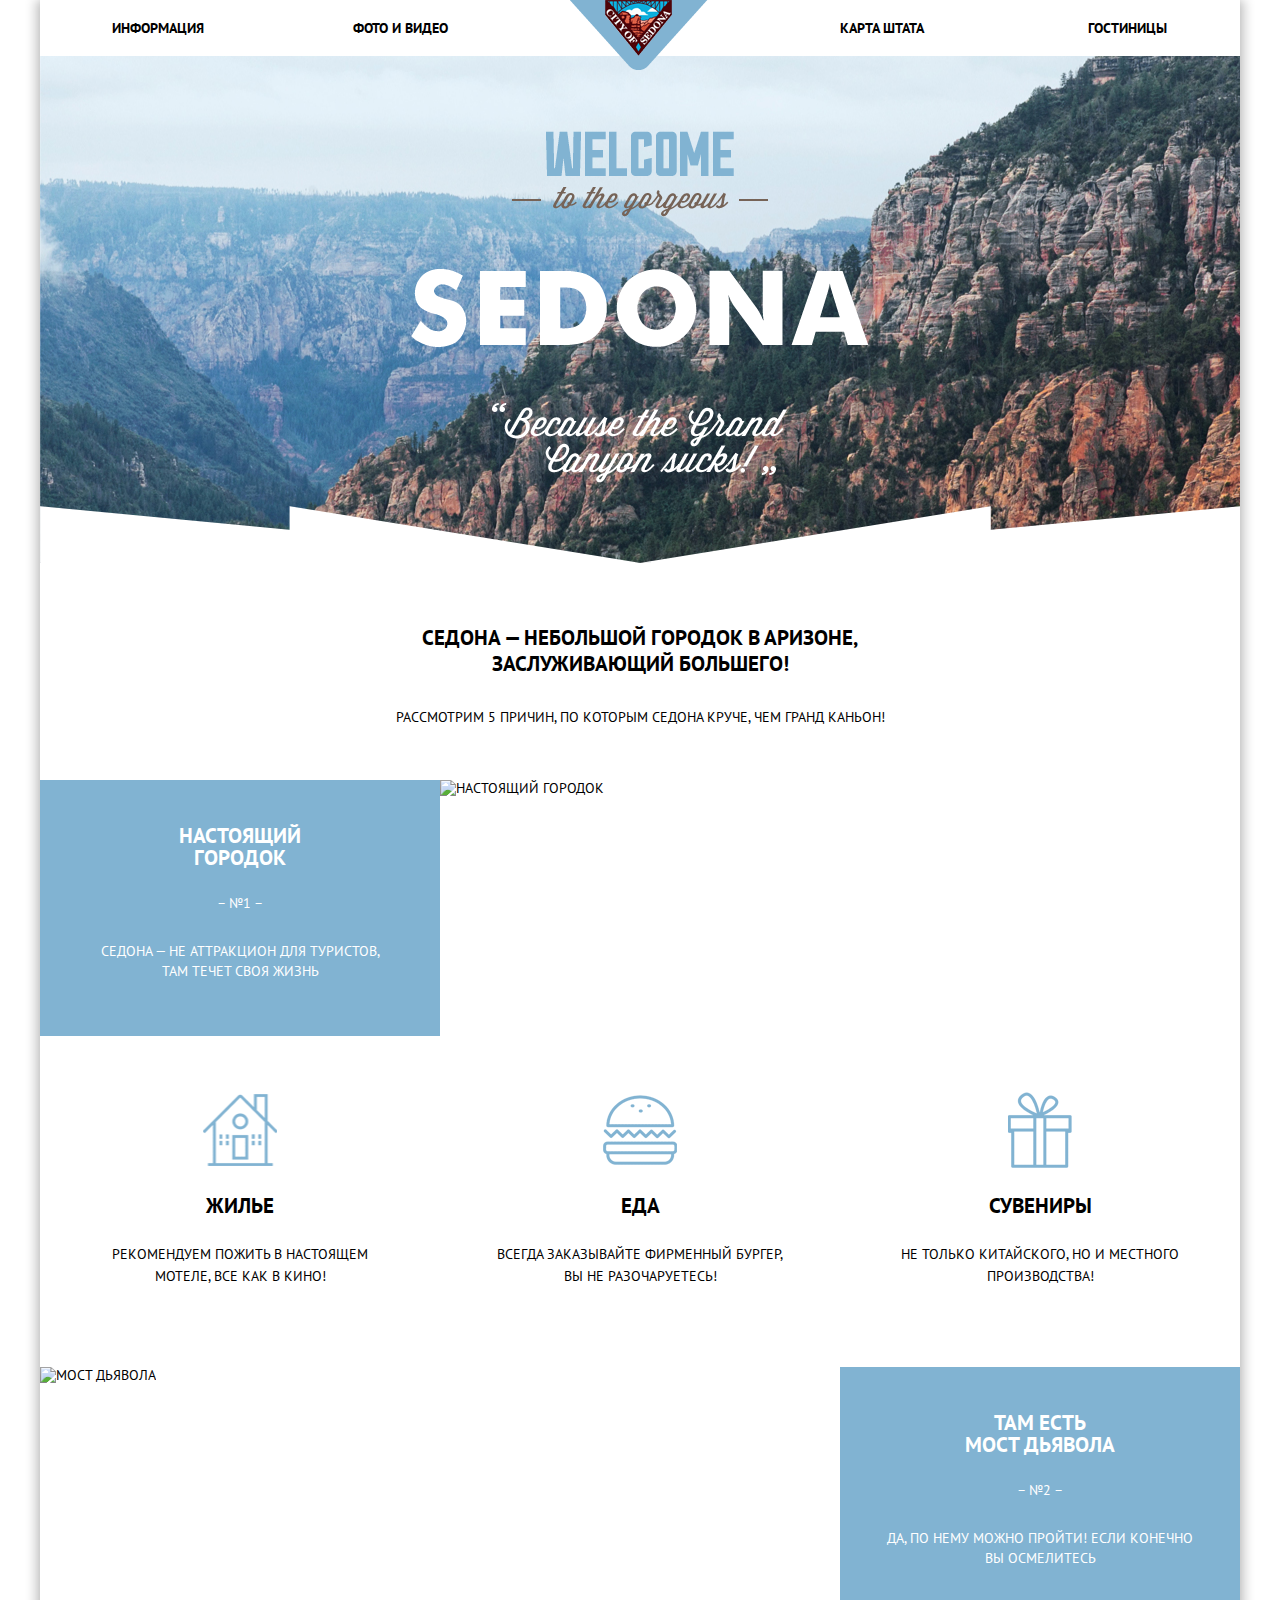
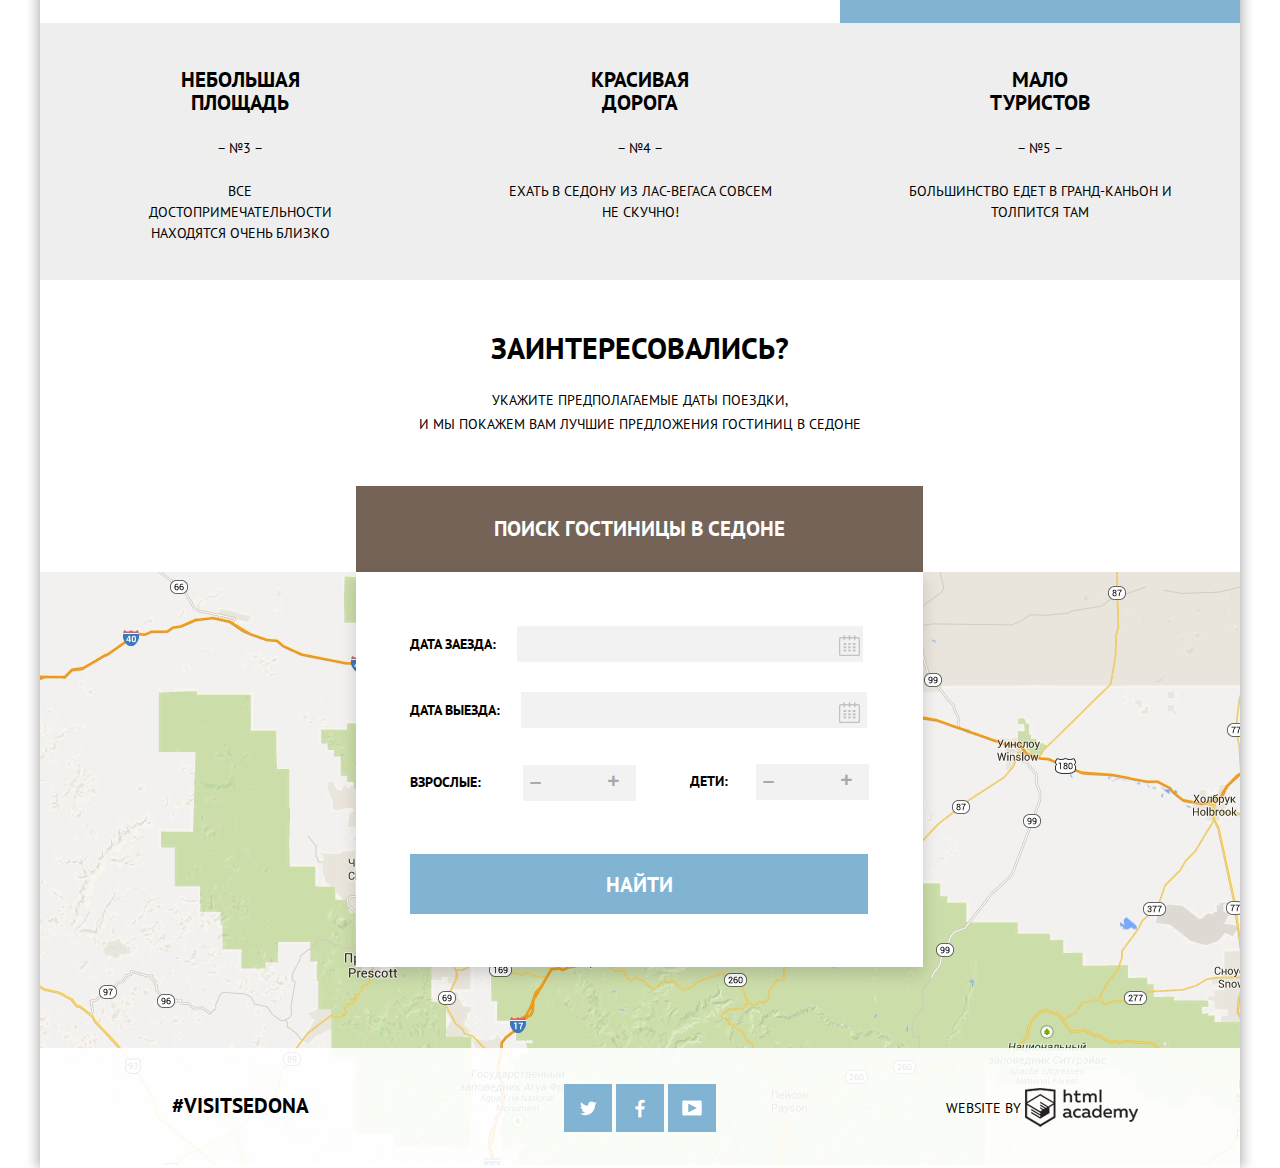
==== index.html @ 25ca5425 "Исправила наведение на треугольники" ====
<!DOCTYPE html>
<html lang="ru">
  <head>
    <meta charset="utf-8">
    <title>HTML Academy: Седона</title>
    <link href="css/normalize.css" rel="stylesheet">
    <link href="https://fonts.googleapis.com/css?family=PT+Sans:400,700&amp;subset=cyrillic" rel="stylesheet">
    <link href="css/style.css" rel="stylesheet">
  </head>
  <body>
    <div class="main-container">
      <header class="main-header">
        <div class="container clearfix">
           <div class="main-logo">
             <img class="main-logo-picture" src="img/logo.png" width="auto" height="auto" alt="City of Sedona">
           </div>
              <nav class="main-navigation">
                <ul clearfix>
                  <li class="name-navigation">
                    <a href="#">Информация</a>
                  </li>
                  <li class="name-navigation">
                    <a class="photo-video" href="#">Фото и видео</a>
                  </li>
                 <li class="name-navigation map-nav-name">
                   <a class="map-nav" href="#">Карта штата</a>
                 </li>
                 <li class="name-navigation hotel-nav-name">
                   <a class="hotel-nav" href="#">Гостиницы</a>
                 </li>
               </ul>
             </nav>
        </div>
      </header>
    <main class="container">
      <div class="hero">
        <img class="slogan" src="img/slogan.png" width="auto" height="auto" alt="slogan">
      </div>
      <div clas="about-Sedona">
        <p class="start-Sedona"> Седона &mdash; небольшой городок в Аризоне,<br> заслуживающий большего!</p>
        <p class="reasons-Sedona">Рассмотрим 5 причин, по которым Седона круче, чем гранд каньон!</p>
      </div>
      <div class="feautures clearfix">
        <div class="features-name">
          <b>Настоящий<br>городок</b><br>
        &ndash; №1 &ndash;
          <p>Седона &mdash; не аттракцион для туристов, там течет своя жизнь</p>
        </div>
          <div class="gallery">
            <figure class="gallery-content">
            <img src="img/layer1.png" width="auto" height="auto" alt="Настоящий городок">
            </figure>
          </div>
      </div>
        <section class="mini-features clearfix">
          <div class="mini-features-name">
            <b class="features-item-house">Жилье</b>
            <p class="item-house">Рекомендуем пожить в настоящем мотеле, все как в кино!</p>
          </div>
          <div class="mini-features-name">
            <b class="features-item-food">Еда</b>
            <p class="item-food">Всегда заказывайте фирменный бургер, вы не разочаруетесь!</p>
          </div>
          <div class="mini-features-name">
            <b class="features-item-souvenirs">Сувениры</b>
            <p class="item-souvenirs">Не только китайского, но и местного производства!</p>
          </div>
        </section>
        <div class="feautures clearfix">
          <div class="gallery-bridge">
            <figure class="gallery-content-bridge">
              <img src="img/layer2.png" width="auto" height="auto" alt="Мост дьявола">
            </figure>
          </div>
          <div class="features-name-bridge">
            <b>Там есть<br>мост дьявола</b><br>
            &ndash; №2 &ndash;
            <p>Да, по нему можно пройти! Если конечно вы осмелитесь</p>
          </div>
        </div>
        <section class="features-section clearfix">
          <div class="features-catalog">
            <b class="features-catalog-name">Небольшая<br>площадь</b><br>
            &ndash; №3 &ndash;
            <p class="features-catalog-square">Все достопримечательности находятся очень близко</p>
          </div>
            <div class="features-catalog">
              <b class="features-catalog-name">Красивая<br>дорога</b><br>
              &ndash; №4 &ndash;
              <p class="features-catalog-road">Ехать в седону из лас-вегаса совсем не скучно!</p><br>
            </div>
            <div class="features-catalog">
              <b class="features-catalog-name">Мало<br>туристов</b><br>
              &ndash; №5 &ndash;
              <p class="features-catalog-canyon">Большинство едет в Гранд-Каньон и толпится там</p>
            </div>
        </section>
          <div class="info">
              <h2 class="interested">Заинтересовались?</h2>
              <p>Укажите предполагаемые даты поездки,<br>и мы покажем вам лучшие предложения гостиниц в седоне</p>
              <b>Поиск гостиницы в Седоне</b>
              <form class="date-request" action="#" method="post">
                <section class="date">
                  <div class="date-check-in">
                    <label>
                      Дата заезда:<input class="icon-cal" type="text" name="date-check-in">
                    </label>
                    <a href="#" class="calendar-btn-in"></a>
                  </div>
                  <div class="date-check-out">
                    <label>
                    Дата выезда:<input class="icon-cal" type="text" name="date-check-out">
                    </label>
                    <a href="#" class="calendar-btn-out"></a>
                  </div>
                </section>
                <section class="people-number">
                  <div class="adults">
                    <label class="adults-title" for="btn-adults"> Взрослые: </label>
                    <div class="people adults-field">
                      <button class="btn-people btn-minus" type="button">&ndash;</button>
                      <input id="btn-adults" type="text" name="adults">
                      <button class="btn-people btn-plus" type="button">&plus;</button>
                    </div>
                  </div>
                  <div class="child">
                    <label class="child-title" for="btn-child"> Дети: </label>
                    <div class="people child-field">
                      <button class="btn-children btn-minus" type="button">&ndash;</button>
                      <input id="btn-child" type="text" name="adults">
                      <button class="btn-children btn-plus" type="button">&plus;</button></div>
                    </div>
                </section>
                <input class="btn" type="submit" value="Найти">
              </form>
            </div>
              <div class="map">
                <img src="img/map.png" width="1200" height="593" alt="map">
              </div>

          </main>
        <footer class="footer-index">
          <div class="container clearfix">
            <section class="footer-contacts">
              <a href="#">#Visitsedona</a>
            </section>
            <section class="footer-social">
              <a class="social-btn social-btn-twitter" href="#">Твиттер</a>
              <a class="social-btn social-btn-facebook" href="#">Фейсбук</a>
              <a class="social-btn social-btn-youtube" href="#">Ютуб</a>
           </section>
           <section class="footer-copyright">
             <span>Website by</span>
             <a class="btn-html" href="https://htmlacademy.ru/intensive/htmlcss">HTML Academy</a>
           </section>
          </div>
        </footer>
    </div>
  </body>
</html>
---- css/style.css ----
body{
  font-size:14px;
  line-height:16px;
  font-weight:regular;
  font-family:"PT Sans", "Arial", sans-serif;
  text-transform: uppercase;
  box-shadow:
}
.interested{
  font-size:30px;
  line-height:34px;
  color:rgb(0,0,0);
  font-weight:normal;
  font-family:PT Sans;

}
.infrastructure{
  font-size:16px;
  line-height:19px;
  color:rgb(255,255,255);
  font-weight:bold;
  font-family:PT sans;
}

html,
body {
  min-width: 1200px;
  margin: 0;
  padding: 0;
  position:relative;
}
.clearfix::after {
  content: "";
  display: table;
  clear: both;
}
.main-navigation a {
  display: block;
  font-weight: bold;
  color: rgb(0,0,0);
  text-decoration: none;
}
.main-navigation a:hover {
  color: rgb(129,179,210);
}
.main-navigation a:active {
  color: rgba(0,0,0,0.3);
}
.main-navigation ul {
padding-left: 72px;
padding-top: 20px;

  list-style: none;
  font-size: 0;

}
.main-navigation li {
  display: inline-block;
  width:20%;
  font-size: 14px;
  line-height: 16px;
  vertical-align: top;
}
.map-nav-name{
  padding-left: 135px;
}
.main-navigation .active {
        color: rgb(118,99,87);
      }
.hotel-nav-name{
  padding-left: 18px;
}
.photo-video{
  padding-left: 15px;
}
.container {
  width: 1200px;
  margin: 0 auto;}

  .main-container{
    width: 1200px;
    margin: 0 auto;
    box-shadow: -5px 0 10px 0 rgba(0,0,0,.2),
                 5px 0 10px 0 rgba(0,0,0,.2);
}
.start-Sedona{
  font-size: 21px;
  line-height: 26px;
  font-weight: bold;
  margin-top: 62px;
margin-bottom: 32px;
  text-align: center;
}
.reasons-Sedona{
  text-align: center;
  margin-bottom: 55px;
}
.main-header{
  position: relative;
  color:rgb(255, 255, 255);
}
.hotel-nav{
  text-align: right;
}

.map-nav{
  text-align: right;
margin: 0;
}
.main-logo{
  position: absolute;
  width:138px ;
  height: 70px;
  margin-left: 530px;
}

.main-navigation {
  width: 1200px;
  min-height: 56px;

}

.slogan{
  margin-left: 312px;
  padding-left: 59px;
  padding-top: 75px;
  padding-bottom: 20px;
}

  .hero{

    width:1200px;
    background: url("../img/background.jpg") no-repeat 50% 20%;
  }

  .hero::after {
content: "";
background-image: url("../img/mask.png");
display: block;
width: 1200px;
height: 57px;
vertical-align: bottom;
}


.feautures{
width:1200px;
}
.mini-features-name{
  float:left;
  width:400px;
  padding-bottom: 80px;
  background:rgb(255,255,255);
  text-align: center;
}
.mini-features-name b{
  font-size: 21px;
  line-height: 24px;
  font-weight: bold;
  display: block;
  vertical-align: top;
  margin-bottom: 25px;
}

.features-item-house::before{
  content: "";
  background-image: url("../img/house.png");
  background-repeat:no-repeat;
  background-position:center;
  display: block;
  width: 74px;
  height: 76px;
  vertical-align: center;
  margin-top:56px;
  margin-bottom: 26px;
  margin-left: 163px;
}

.features-item-food::before{
  content: "";
  background-image: url("../img/food.png");
  background-repeat:no-repeat;
  background-position:center;
  display: block;
  width: 74px;
  height: 76px;
  vertical-align:center;
  margin-top:56px;
  margin-bottom: 26px;
    margin-left: 163px;
}
.features-item-souvenirs::before{
  content: "";
  background-image: url("../img/souvenirs.png");
  background-repeat:no-repeat;
  background-position:center;
  display: block;
  width: 74px;
  height: 76px;
  vertical-align: center;
  margin-top:56px;
  margin-bottom: 26px;
    margin-left: 163px;
}
.mini-features-name p{
text-align: center;
line-height: 22px;
    margin-bottom: 0;
}
.item-house{
  margin-left:72px;
margin-right:72px;
}
.item-food{
  margin-left:50px;
margin-right:50px;
}
.item-souvenirs{
  margin-left:55px;
margin-right:55px;
}
.features-name{
  float:left;
  width:400px;
  height:256px;
  color:rgb(255,255,255);
  background: rgb(129,179,210);
  text-align: center;
  box-sizing: border-box;
}

.features-name b,
.features-name-bridge b{
  display: block;
  line-height: 22px;
  font-size:21px;
  font-weight: bold;
  margin: 45px;
      margin-bottom: 10px;
}
.features-name p {
  margin-top:30px;
  padding-left: 55px;
    padding-right: 55px;
    line-height: 20px;
}
.features-name-bridge p {
  margin-top:30px;
  padding-left: 40px;
    padding-right: 40px;
    line-height: 20px;
}
.gallery{
  float:right;
  width:800px;
  height:256px;
  margin-right: 0;
  margin-left: 0;
}
.gallery-bridge{
  float:left;
  width:800px;
  height:256px;

}
.gallery-content,
.gallery-content-bridge{
  margin:0;

}
.features-name-bridge{
  float:right;
  width:400px;
  height:256px;
  margin: 0;
  color:rgb(255,255,255);
  background: rgb(129,179,210);
  text-align: center;
  box-sizing: border-box;
}

.features-catalog{
  float:left;
  width:400px;
  height: 257px;
  background:rgb(238,238,238);
  text-align: center;
}
.features-catalog b{
  font-weight: bold;
  font-size: 21px;
  line-height: 23px;
margin-top: 45px;
    margin-bottom: 10px;
    display: block;
}
.features-catalog p{
  display: block;
  line-height: 21px;
  margin-top: 25px;
}
.features-catalog-square{
  margin-left: 95px;
margin-right: 95px;
}
.features-catalog-road{
  margin-left: 65px;
margin-right: 65px;
}
.features-catalog-canyon{
  margin-left: 65px;
margin-right: 65px;
}
.info{
  position: relative;
  padding-top: 50px;

}
.interested{
    font-size:30px;
    line-height:35px;
    color:rgb(0,0,0);
    font-weight: bold;
    font-family:PT Sans;
    margin:0;
      margin-bottom: 23px;
      text-align: center;
}
.info b{
display: block;
width:567px;
height:86px;
margin: 0 316px;
padding-top: 30px;
margin-top: 50px;
box-sizing: border-box;
background: rgb(118,99,87);
color: rgb(255, 255, 255);
text-align: center;
font-size: 21px;
line-height: 26px;
font-weight: bold;
text-align: center;
}
.info p{
  line-height: 24px;
  text-align: center;
}

.date label,
.people-number label{
color: rgb(0,0,0);
font-size: 14px;
line-height: 17px;
font-weight: bold;
}

.date-request{
  position: absolute;
  width: 567px;
  height:395px;
  padding: 54px;
  background:rgb(255,255,255);
  position: absolute;
  left: 316px;
  box-sizing: border-box;
  box-shadow: 0 7px 15px 0 rgba(0,0,0,.15);
}

.date-check-in input[type="text"],
.date-check-out input[type="text"] {
  position: relative;
  width:346px;
  margin: 0;
  margin-bottom: 30px;
  margin-left: 21px;
  padding: 10px 15px;
  padding-right: 30px;
 background: rgb(242,242,242);
box-sizing: border-box;
  font-size: 14px;
  font-weight: bold;
  line-height: 16px;
  font-family: "PT Sans", "Arial", sans-serif;
  color: rgb(0,0,0);
  text-transform: uppercase;
  border:none;
}
.date-check-in input[type="text"]:hover,
.date-check-out input[type="text"]:hover{
  background: rgb(235,235,235);
}
.date-check-in input[type="text"]:focus,
.date-check-out input[type="text"]:focus{
  background: rgb(255,255,255);
  border:2px solid rgb(229,229,229);
}
.calendar-btn-in{
  position: absolute;
  background-image: url("../img/cal.png");
  left:483px;
  top:63px;
  width:21px;
  height:21px;
}
.calendar-btn-out{
  position: absolute;
  background-image: url("../img/cal.png");
  left:483px;
  top:130px;
  width:21px;
  height:21px;
}
.calendar-btn-in:hover{
  background-image: url("../img/cal-hover.png");
}
.calendar-btn-in:active{
  background-image: url("../img/cal-active.png");
}
.calendar-btn-out:hover{
  background-image: url("../img/cal-hover.png");
}
.calendar-btn-out:active{
  background-image: url("../img/cal-active.png");
}
.child input[type="text"],
.adults input[type="text"]{
  width:45px;
 height:36px;
 background: rgb(242,242,242);
box-sizing: border-box;
  font-size: 14px;
  line-height: 16px;
  font-weight: bold;
  font-family: "PT Sans", "Arial", sans-serif;
  color: rgb(0,0,0);
  text-transform: uppercase;
  text-align: center;
  border:none;
}
.adults{
  float:left;
}
.child{
  float:right;
}
.adults-field{
    margin-left: 113px;
      margin-bottom: 53px;
      margin-top: -26px;
}
.child-field{
    margin-left: 113px;
      margin-bottom: 53px;
      margin-top: -26px;
}
.people{
  background: rgb(242,242,242);
  width:113px;

}
.adults-title{
  display: inline-block;
  padding-top: 16px;

}
.child-title{
  display: inline-block;
  padding-top: 15px;
      margin-left: 47px;
}
.btn-children,
.btn-people{
  border:0;
  width:25px;
  height:25px;
  background:none;
}
.btn-minus{
 font-size:21px;
  font-weight:bold;
  color:rgb(169,169,169);
}
.btn-minus:hover{
  color:rgb(0,0,0);
}
.btn-minus:active{
  color:rgb(129,179,210);
}
.btn-plus{
  font-size:21px;
   font-weight:bold;
  color:rgb(169,169,169);
}
.btn-plus:hover{
  color:rgb(0,0,0);
}
.btn-plus:active{
  color:rgb(129,179,210);
}
.filter{
  background-image: url("../img/filter-background.png");
  background-position: 50% 15%;
  height:218px;
  box-sizing: border-box;
background-size: cover;
margin-bottom: 23px;
}
fieldset{
  border:0;
  padding: 0;
  margin:0;
}

.infrastructure-form{
  float: left;
  color:rgb(255,255,255);
  padding-left: 72px;
  padding-right: 117px;
}
.infrastructure-form li,
.house-form li{
  padding-bottom: 23px;
}
.infrastructure-form span,
.house-form span{
  display: inline-block;
  padding-left: 13px;
  padding-top: 3px;
}
.price-control input[type="text"]::placeholder{
  color:rgb(255,255,255);
  text-transform: uppercase;
}

.date-request .btn{
background: rgb(129,179,210);
width: 458px;
height:60px;
padding-right:195px;
padding-left:195px;
border:none;
color: rgb(255,255,255);
font-weight: bold;
font-size: 21px;
line-height:25px;
font-family:"PT Sans", "Arial", sans-serif;
text-transform: uppercase;
}
.date-request .btn:hover{
  background: rgb(102,158,192);
}
.date-request .btn:active{
  background: rgb(84,150,189);
}
.house-form{
  float: left;
  width:288px;
  color:rgb(255,255,255);
}
.price-request-form{
    float: right;
  padding-right: 72px;
  color:rgb(255,255,255);
}
.infrastructure-form ul,
.house-form ul,
.price-request-form ul{
    list-style: none;
    padding: 0;
}

.form-checkbox{
  display: none;
  position:relative;
}

.label-form-checked::before{

  content: "";
  width:26px;
  height: 22px;
display: inline-block;
  cursor: pointer;
  vertical-align: top;
  background: url("../img/checkbox.png");
  background-repeat:no-repeat;
  background-position:center;
}
.label-form-checked:disabled::before{
  background: url("../img/checkbox-disabled.png");
}
.label-form:disabled::before{
  background: url("../img/checkbox-empty-dis.png");
}
.label-form::before{

  content: "";
  width:22px;
  height: 22px;
display: inline-block;
  cursor: pointer;
  vertical-align: top;
  background: url("../img/checkbox-empty.png");
  background-repeat:no-repeat;
  background-position:center;
}
.infrastructure-form legend,
.house-form legend{
  padding: 0;
      margin-top: 28px;
  margin-bottom: 25px;
  font-weight: bold;
  font-size: 16px;
  line-height: 21px;
    text-align: left;
}
.price-request-form legend{
  padding: 0;
      margin-top: 28px;
  margin-bottom: 10px;
  font-weight: bold;
  font-size: 16px;
  line-height: 21px;
    text-align: left;
}
.price-control {
  position: relative;
  height: 34px;
  margin-bottom: 20px;
  border: 2px solid #ffffff;
  border-radius: 2px;
   margin-right: 0;
}
.price-control input[type="text"]{
width:155px;
  padding-top: 10px;
      text-align: center;
  margin: 0;

  color: inherit;
  font: inherit;

  background: none;
  border: none;
}
.price-control::after {
  content: "";
  position: absolute;
  top: 50%;
    left: 50%;
  width: 2px;
  height: 22px;
transform: translate(-50%, -50%);
  background: rgb(255,255,255);
}
.slider{
  position: relative;

  margin-bottom: 30px;
}
.scale {
 height: 2px;

 background: rgba(255, 255, 255, 0.3);
}
.bar {
  width: 80%;
  height: 2px;

  background: #ffffff;
}
.slider-control{
  position: absolute;
  top: -9px;
  width: 4px;
  height: 4px;

  background: #ababab;
  border: 8px solid #ffffff;
  border-radius: 50%;
  box-shadow: 0 2px 1px 0 rgba(0, 1, 1, 0.2);
  cursor: pointer;
}
.slider-control:hover {
  background: #1c4f80;
}
.slider-control-min {
  left: 0;
}

.slider-control-max {
  left: 80%;
}
.btn-transparent {
  display: block;
  margin-left: 86px;
  padding: 6px 30px;

  font-size: 14px;
  line-height: 20px;
  color: #ffffff;
  text-transform: uppercase;

  background: transparent;
  border: 2px solid #ffffff;
  border-radius: 2px;
  cursor: pointer;
}
.btn-transparent:hover {
  color: #000000;

  background: #ffffff;
}

.search{
  border-bottom: 1px solid rgb(229,229,229);
  height:63px;
}

.search b{
margin-left: 72px;
   font-size: 21px;
   line-height: 26px;
   margin-right: 45px;
}
.search p{
display: inline-block;
vertical-align: middle;
width: 114px;
font-size: 12px;
line-height: 26px;
font-weight: bold;
    }

    .search-result a{
        position: relative;
      display: inline-block;
        vertical-align:middle;

        margin-right: 32px;

        font-size: 12px;
        line-height: 12px;
        text-decoration: none;

          color: rgba(0,0,0,0.3);

          border-bottom: 1px dotted rgba(129,179,210, 1);
    }
 .search-result a:hover{
  color: rgb(129,179,210);
  border-bottom: 1px dotted rgba(129,179,210, 1);
}
.search-result a:active{
  color: rgba(0,0,0,1);
  border:none;
}
.search-result .active{
  color: rgba(129,179,210,1);
  border:none;
}
.sort{
  display: inline-block;
padding-left: 1200px;
}
.sort a{
  text-decoration: none;
   position: relative;
  display: block;
  font-size: 0;
    border-bottom: none;
}

.low::after{
  position: absolute;
  content: "";
  display: block;
  height: 0px;
    width: 0px;
    right: 73px;
      bottom: 50px;
      border: 6px solid transparent;
      border-top: 10px solid rgb(204,204,204);
}
.high::after{
  position: absolute;
  content: "";
  display: block;
  height: 0px;
    width: 0px;
    right: 95px;
      bottom: 39px;
      border: 6px solid transparent;
      border-bottom: 10px solid rgb(204,204,204);
}
.low:hover::after{
  position: absolute;
  content: "";
  display: block;
  height: 0px;
    width: 0px;
    right: 73px;
      bottom: 50px;
      border: 6px solid transparent;
border-top: 10px solid rgb(0,0,0);
}
.low:active::after,
.low-active::after{
  position: absolute;
  content: "";
  display: block;
  height: 0px;
    width: 0px;
    right: 73px;
      bottom: 50px;
      border: 6px solid transparent;
border-top: 10px solid rgb(129,179,210);
}
.high:hover::after{
  position: absolute;
  content: "";
  display: block;
  height: 0px;
    width: 0px;
    right: 95px;
      bottom: 39px;
      border: 6px solid transparent;
border-bottom: 10px solid rgb(0,0,0);
}
.high:active::after{
border-bottom: 10px solid rgb(129,179,210);
}
.item-catalog{
  width: 1200px;
  padding: 30px 72px;
  height:151px;
  border-bottom: 1px solid rgb(229,229,229);
  box-sizing: border-box;
}
.image{
  float: left;
  width: 135px;
  height: 90px;
  margin: 0;
      padding-right: 30px;
}
.hotel-left{
  float:left;
  width: 110px;
      margin: 0;
      margin-right: 6px;
}
.hotel-right{
  float:right;
  width: 142px;
      margin: 0;
      margin-right: 6px;
}
h4{
  margin:0;
}
.hotel-titel{
  color:rgb(0,0,0);
  font-weight: bold;
  font-size: 21px;
  line-height: 26px;
}
.btn-details{
width: 110px;
height: 27px;
display: block;
margin-top: 15px;
padding: 3px 17px;
background-color: rgb(129,179,210);
box-sizing: border-box;
}
.btn-details:hover{
  background-color: rgb(102,158,192);
}
.btn-details:active{
  background-color: rgb(84,150,189);
}
.btn-book{
  width: 142px;
  height: 27px;
  display: block;
  margin-top: 15px;
  padding: 3px 17px;
  background-color:  rgb(118,99,87);
  box-sizing: border-box;
}
.btn-book:hover{
  background-color: rgb(96,78,67);
}
.btn-book:active{
  background-color: rgb(80,62,51);
}
.btn-details,
.btn-book{
  font-weight: bold;
  color: rgb(255,255,255);
  text-decoration: none;
}
.hotel-title{
  font-weight: bold;
  color: rgb(0,0,0);
  font-size: 21px;
  text-decoration: none;
}
.hotel-title:hover{
  color:rgb(129,179,210);
}
.hotel-title:active{
  color:rgba(0,0,0,0.3);
}
.hotel{
  float: left;
}
.rating{
  float: right;
}

.rating p{
  display: inline-block;
    background-color: rgb(242,242,242);
    padding-top:7px;
    box-sizing: border-box;
    width: 110px;
    height: 27px;
    color:rgb(102,102,102);
    text-align: center;
    margin:0;
}
.star{
  position: relative;
}
.star-hotel{
  background-image: url("../img/star.png");
  background-repeat:repeat-x;
  display: block;
  width: 90px;
  height:30px;
  vertical-align: center;
  padding-top: 30px;
      margin-left: auto;
}
.star-motel{
  background-image: url("../img/star.png");
  background-repeat:repeat-x;
  display: block;
  width: 65px;
  height:30px;
  vertical-align: center;
  padding-top: 30px;
      margin-left: auto;
}
.star-apartment{
  background-image: url("../img/star.png");
  background-repeat:repeat-x;
  display: block;
  width: 45px;
  height:30px;
  vertical-align: center;
  padding-top: 30px;
      margin-left: auto;
}


.main-footer{

  background-color: rgb(255,255,255);
  width: 100%;
  min-height: 120px;
  bottom:0px;
}
.footer-index{
  position: absolute;
  background-color: rgba(255,255,255,0.9);
  width: 1200px;
  min-height: 120px;
  bottom:0px;
}
.footer-contacts {
  float: left;
  width: 400px;
  min-height: 120px;
  padding-top: 46px;
  text-align: center;
  box-sizing: border-box;
}
.footer-contacts a{
  font-size: 21px;
  line-height: 24px;
  font-weight: bold;
  color: rgb(0,0,0);
  text-decoration: none;
}
.footer-social {
  float: left;
  width: 400px;
  min-height:120px;
  padding-top: 36px;
box-sizing: border-box;
  text-align: center;
}

.social-btn{
  width: 48px;
  height: 48px;
  display: inline-block;
  font-size: 0;
  vertical-align: top;
  text-decoration: none;
  background-color: rgb(129,179,210);

}
.social-btn-twitter{
  background-image: url("../img/tw.png");
  background-repeat:no-repeat;
  background-position:center;
}
.social-btn-facebook{
  background-image: url("../img/fb.png");
  background-repeat:no-repeat;
  background-position:center;
}
.social-btn-youtube{
  background-image: url("../img/youtube.png");
  background-repeat:no-repeat;
  background-position:center;
}
.social-btn:hover{
  background-color: rgb(102,158,192);
}
.social-btn:active{
  background-color: rgb(84,150,189);
}

.footer-copyright {
  float: right;
  width: 400px;
  min-height: 120px;
  padding-top: 40px;
  padding-right: 7px;
  text-align: center;
  box-sizing: border-box;
}
.footer-copyright span {
        margin-left: 10px;
        font-size: 14px;
        display: inline-block;
        vertical-align: middle;
      }
.btn-html{
  display: inline-block;
  width: 113px;
  height: 39px;
  display: inline-block;
  font-size: 0;
  vertical-align: middle;
  text-decoration: top;
  background-image: url("../img/html-academy.png");
}
.btn-html:hover{
  background-image: url("../img/html-hover.png");
}
.btn-html:active{
  background-image: url("../img/html-active.png");
}
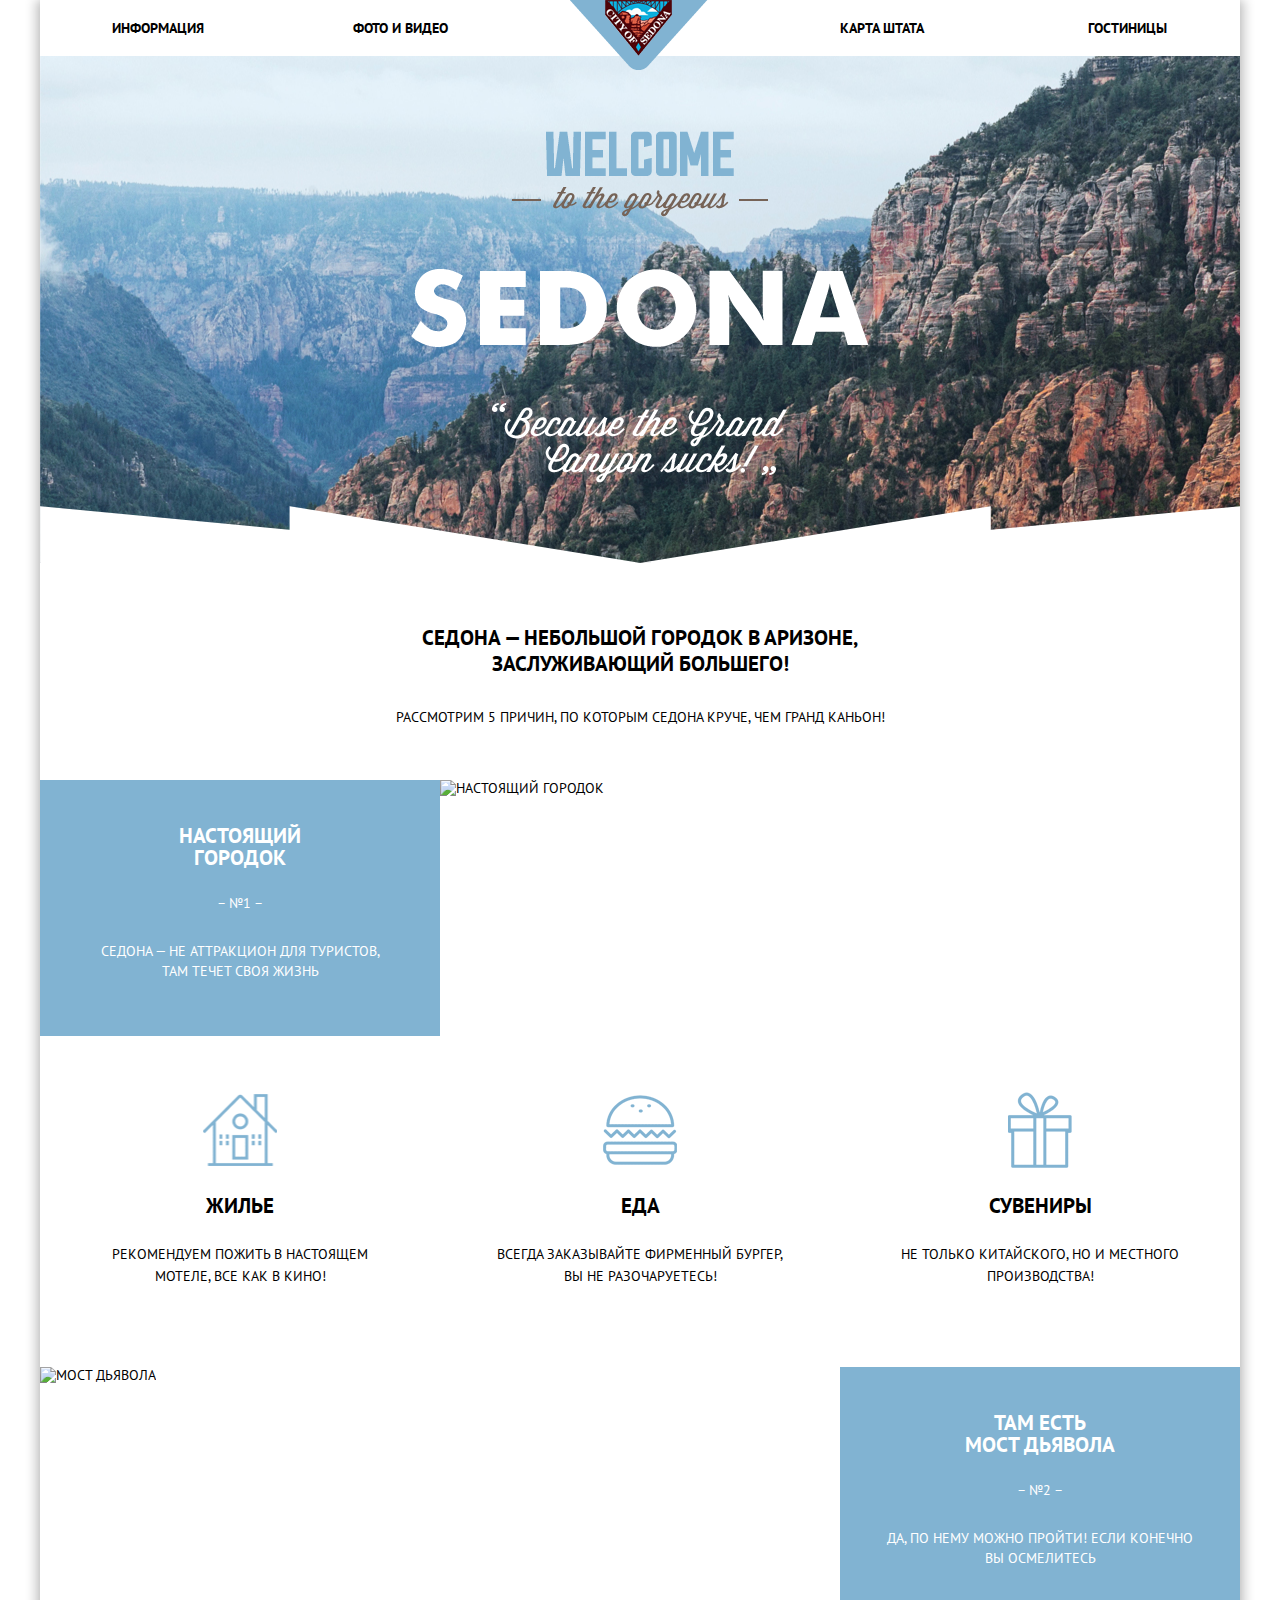
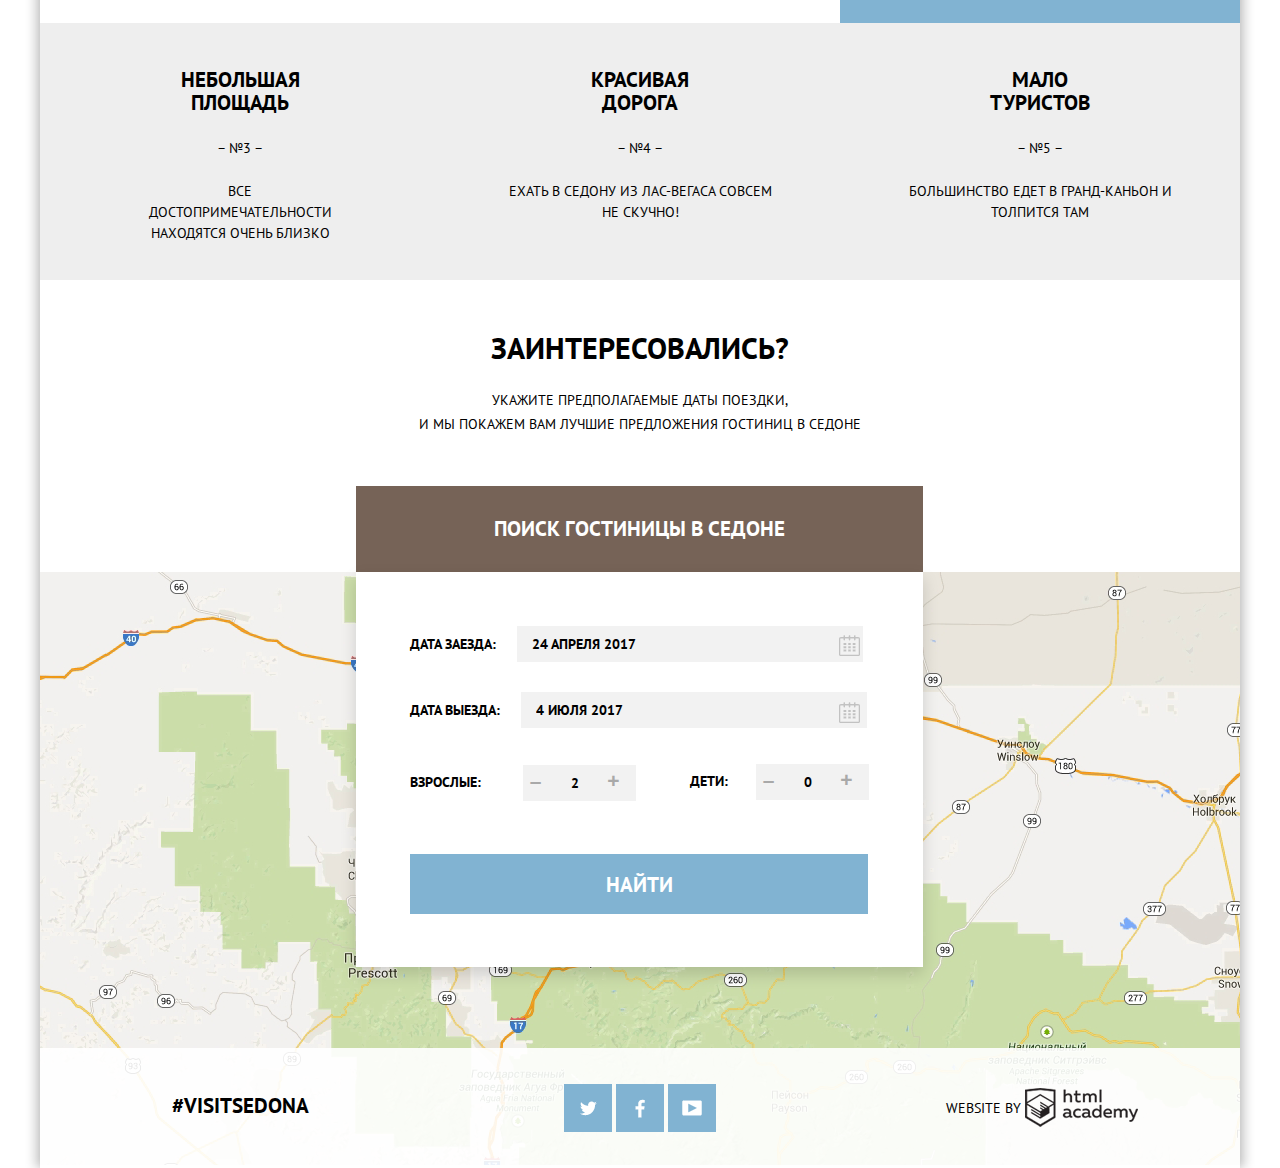
==== commit 19062096: "Добавила в поля placeholder" ====
--- a/index.html
+++ b/index.html
@@ -103,13 +103,13 @@
                 <section class="date">
                   <div class="date-check-in">
                     <label>
-                      Дата заезда:<input class="icon-cal" type="text" name="date-check-in">
+                      Дата заезда:<input class="icon-cal" type="text" name="date-check-in" placeholder="24 апреля 2017">
                     </label>
                     <a href="#" class="calendar-btn-in"></a>
                   </div>
                   <div class="date-check-out">
                     <label>
-                    Дата выезда:<input class="icon-cal" type="text" name="date-check-out">
+                    Дата выезда:<input class="icon-cal" type="text" name="date-check-out" placeholder="4 июля 2017">
                     </label>
                     <a href="#" class="calendar-btn-out"></a>
                   </div>
@@ -119,7 +119,7 @@
                     <label class="adults-title" for="btn-adults"> Взрослые: </label>
                     <div class="people adults-field">
                       <button class="btn-people btn-minus" type="button">&ndash;</button>
-                      <input id="btn-adults" type="text" name="adults">
+                      <input id="btn-adults" type="text" name="adults" placeholder="2">
                       <button class="btn-people btn-plus" type="button">&plus;</button>
                     </div>
                   </div>
@@ -127,7 +127,7 @@
                     <label class="child-title" for="btn-child"> Дети: </label>
                     <div class="people child-field">
                       <button class="btn-children btn-minus" type="button">&ndash;</button>
-                      <input id="btn-child" type="text" name="adults">
+                      <input id="btn-child" type="text" name="adults" placeholder="0">
                       <button class="btn-children btn-plus" type="button">&plus;</button></div>
                     </div>
                 </section>
--- a/css/style.css
+++ b/css/style.css
@@ -498,6 +498,11 @@
 .btn-plus:active{
   color:rgb(129,179,210);
 }
+.people-number input[type="text"]::placeholder,
+.date input[type="text"]::placeholder{
+  color:rgb(0,0,0);
+  text-transform: uppercase;
+}
 .filter{
   background-image: url("../img/filter-background.png");
   background-position: 50% 15%;
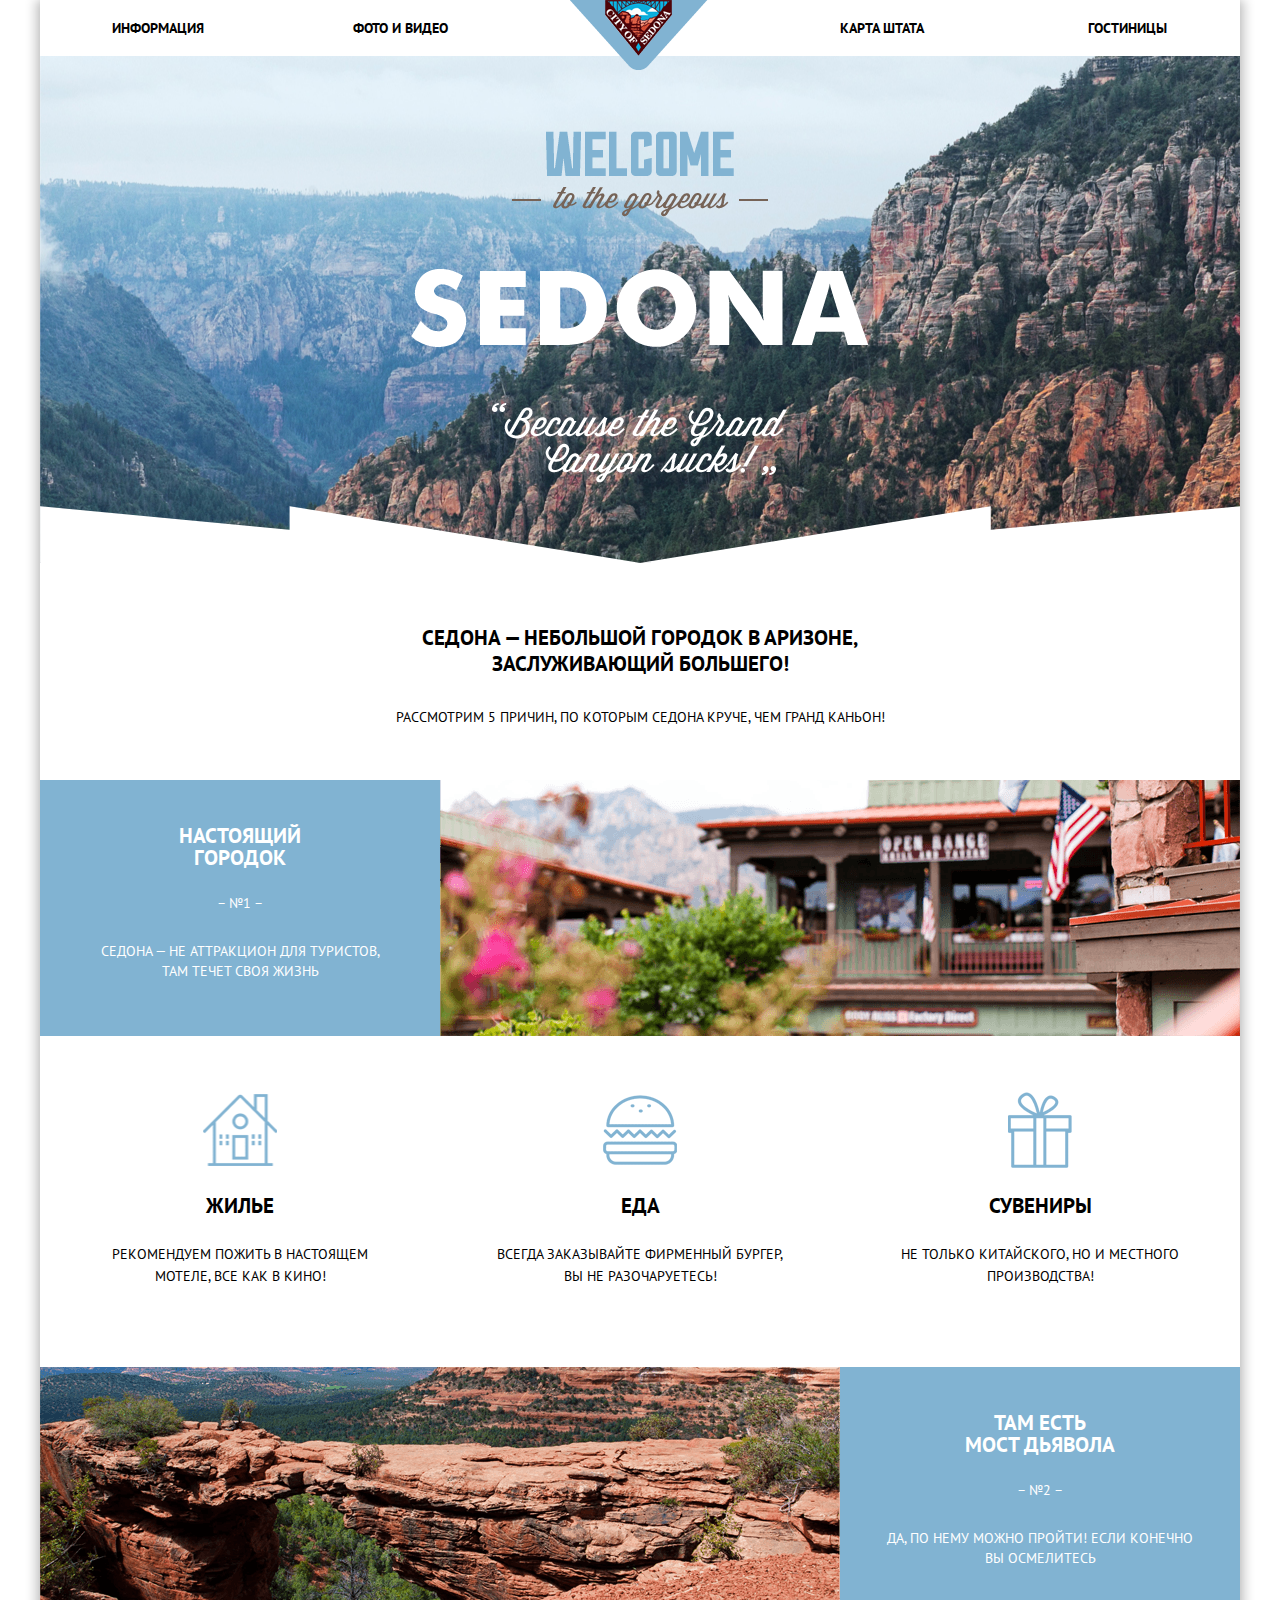
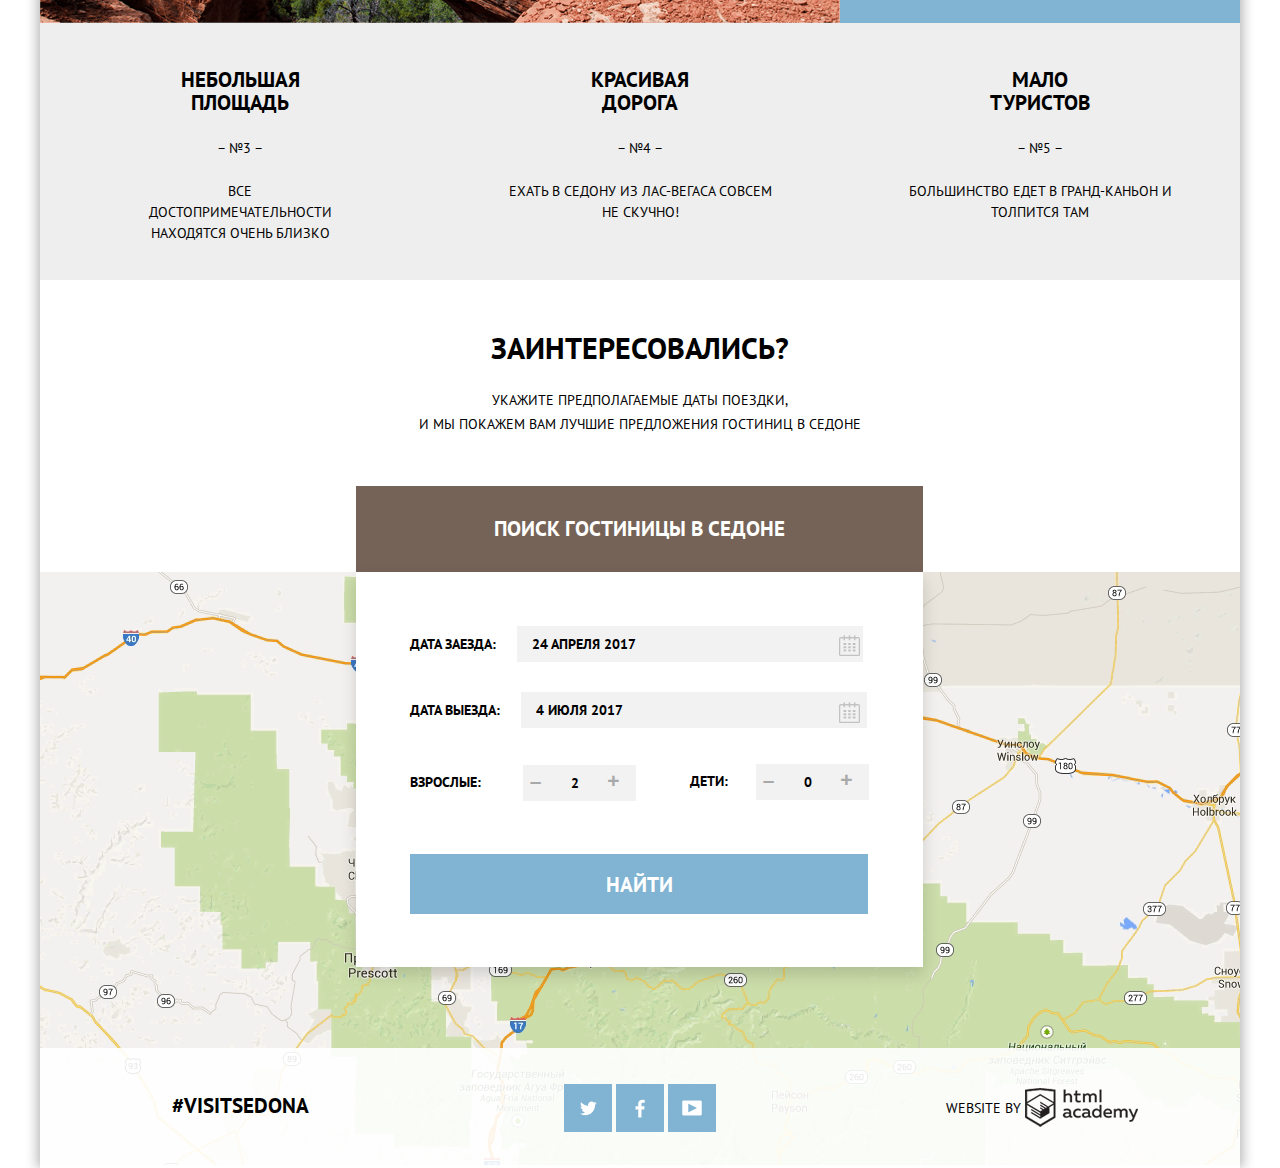
==== commit db139021: "Исправила картинки" ====
--- a/index.html
+++ b/index.html
@@ -48,7 +48,7 @@
         </div>
           <div class="gallery">
             <figure class="gallery-content">
-            <img src="img/layer1.png" width="auto" height="auto" alt="Настоящий городок">
+            <img src="img/real-city.png" width="auto" height="auto" alt="Настоящий городок">
             </figure>
           </div>
       </div>
@@ -69,7 +69,7 @@
         <div class="feautures clearfix">
           <div class="gallery-bridge">
             <figure class="gallery-content-bridge">
-              <img src="img/layer2.png" width="auto" height="auto" alt="Мост дьявола">
+              <img src="img/bridge.png" width="auto" height="auto" alt="Мост дьявола">
             </figure>
           </div>
           <div class="features-name-bridge">
--- a/css/style.css
+++ b/css/style.css
@@ -35,7 +35,7 @@
   clear: both;
 }
 .main-navigation a {
-  display: block;
+  display: inline-block;
   font-weight: bold;
   color: rgb(0,0,0);
   text-decoration: none;
@@ -63,13 +63,16 @@
 }
 .map-nav-name{
   padding-left: 135px;
+  text-align: right;
 }
 .main-navigation .active {
         color: rgb(118,99,87);
       }
 .hotel-nav-name{
   padding-left: 18px;
-}
+  text-align: right;
+}
+
 .photo-video{
   padding-left: 15px;
 }
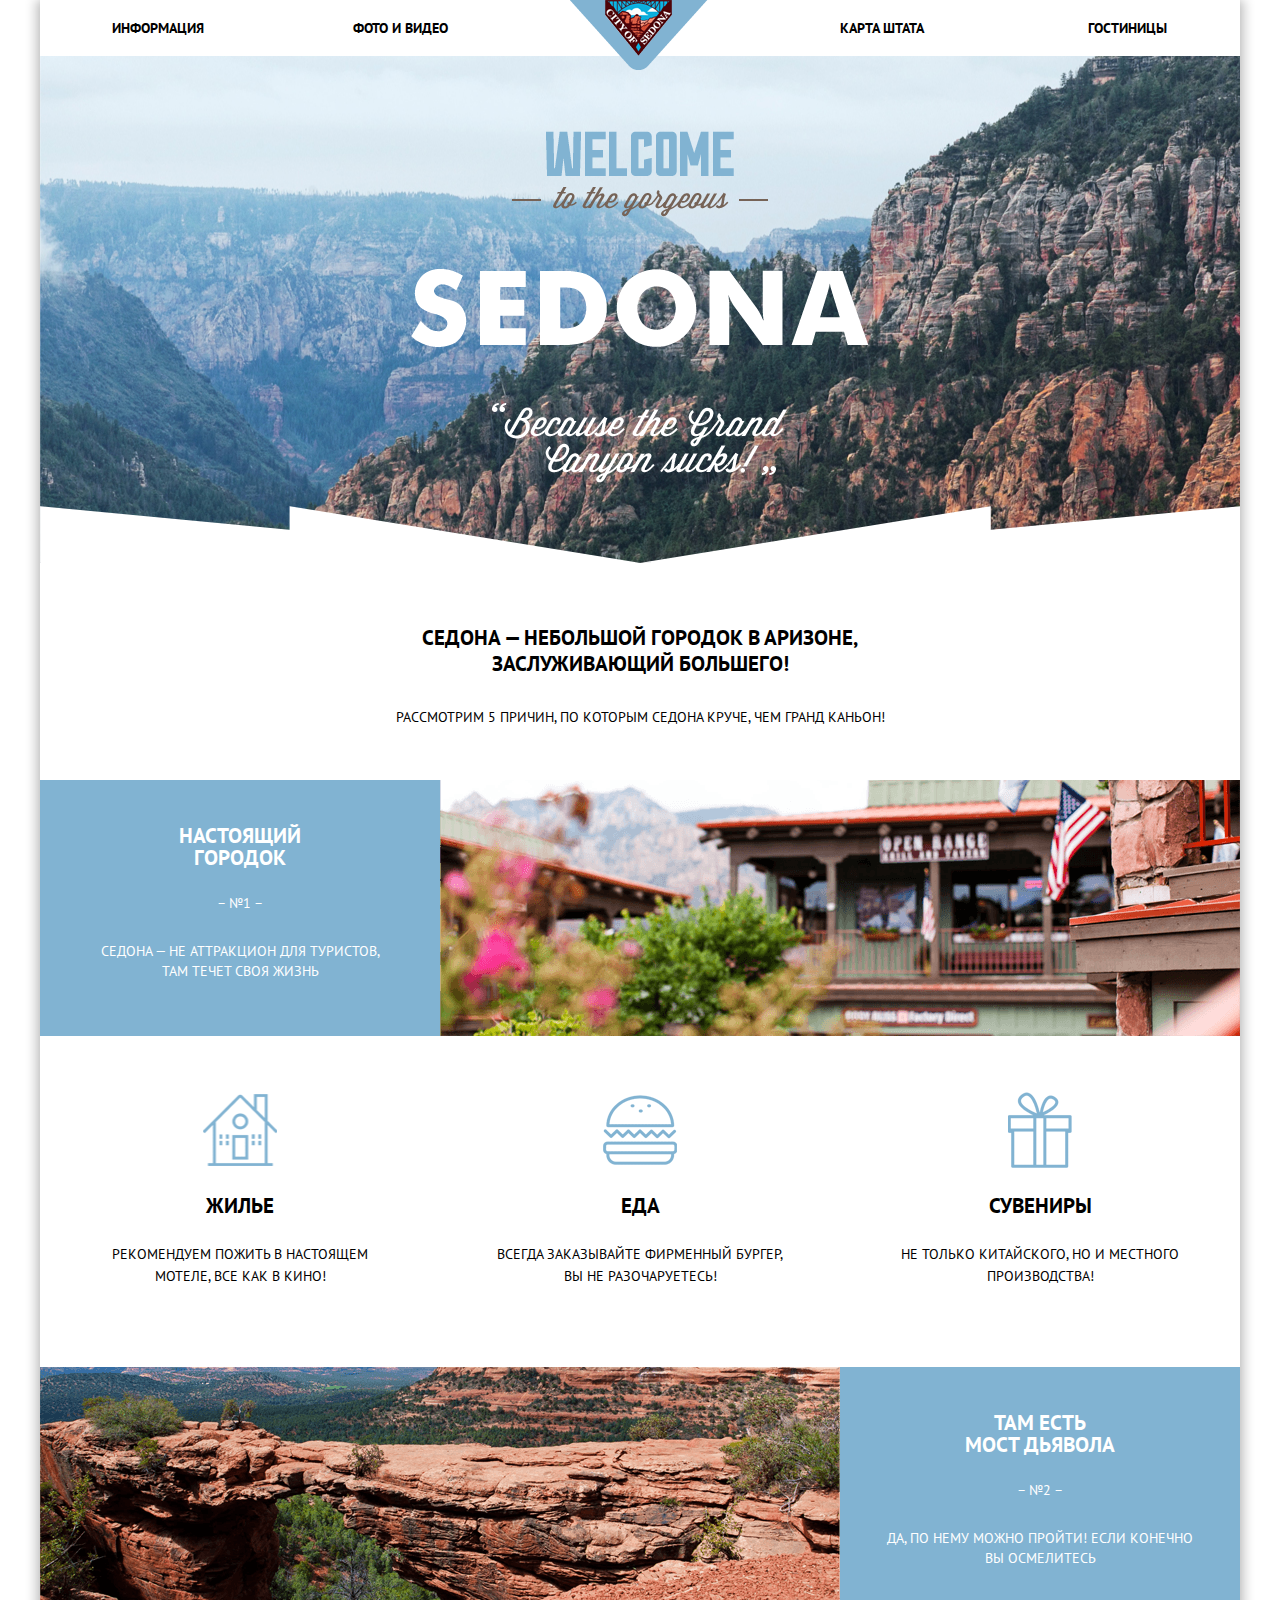
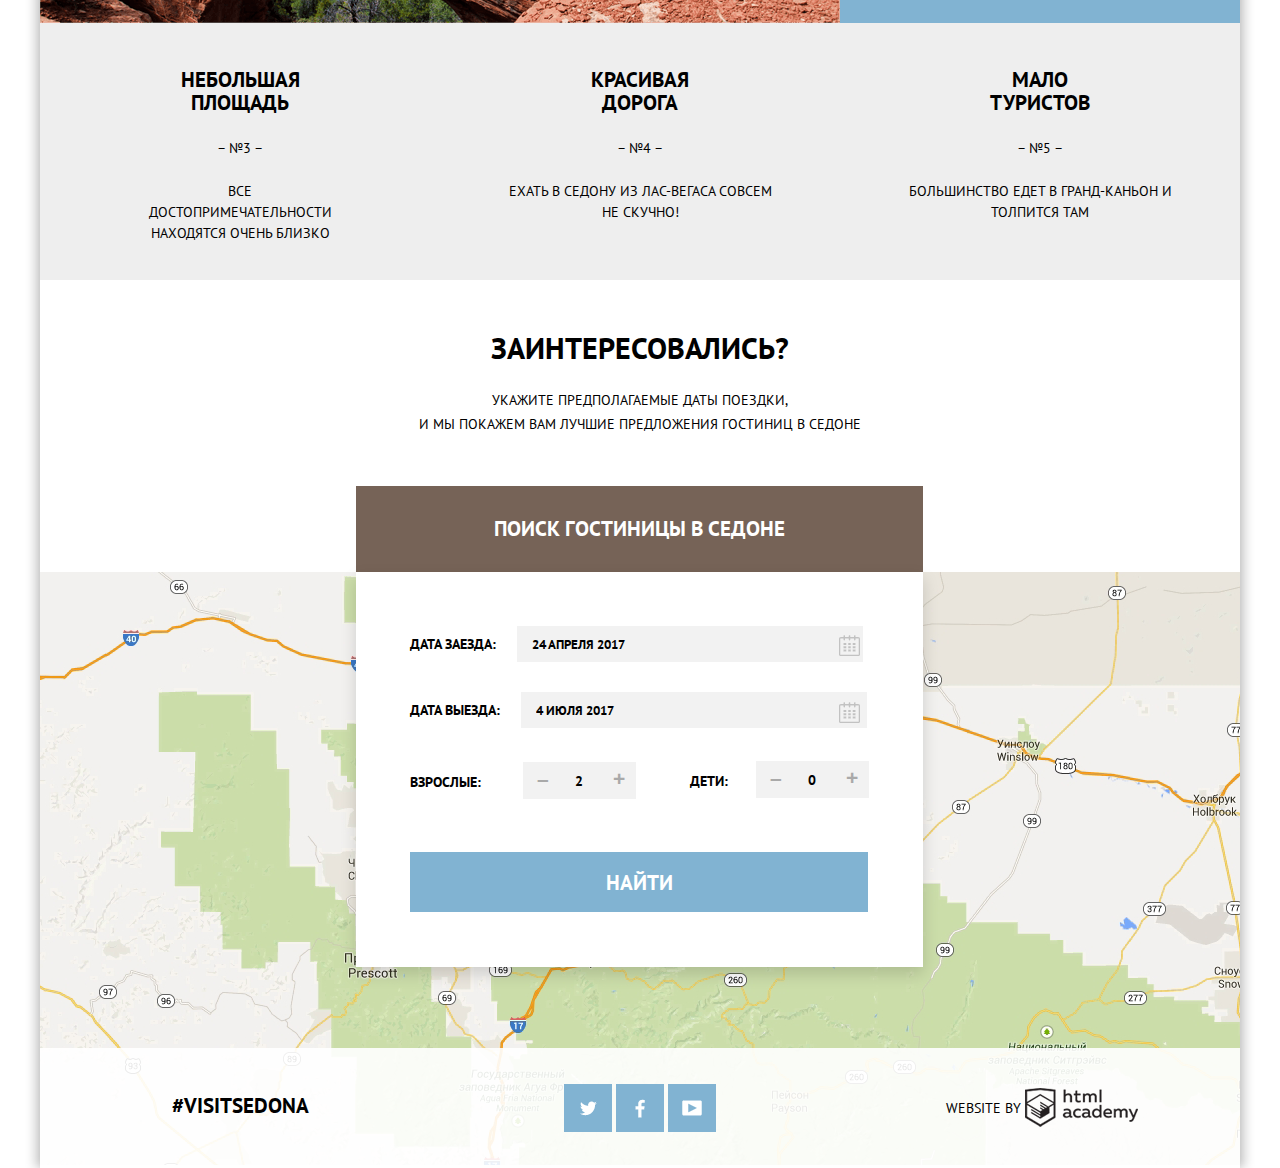
==== commit 120e8c3b: "Исправила оформление кода" ====
--- a/index.html
+++ b/index.html
@@ -12,10 +12,10 @@
       <header class="main-header">
         <div class="container clearfix">
            <div class="main-logo">
-             <img class="main-logo-picture" src="img/logo.png" width="auto" height="auto" alt="City of Sedona">
+             <img class="main-logo-picture" src="img/logo.png" alt="City of Sedona">
            </div>
               <nav class="main-navigation">
-                <ul clearfix>
+                <ul>
                   <li class="name-navigation">
                     <a href="#">Информация</a>
                   </li>
@@ -26,32 +26,32 @@
                    <a class="map-nav" href="#">Карта штата</a>
                  </li>
                  <li class="name-navigation hotel-nav-name">
-                   <a class="hotel-nav" href="#">Гостиницы</a>
+                   <a class="hotel-nav" href="catalog.html">Гостиницы</a>
                  </li>
                </ul>
              </nav>
         </div>
       </header>
-    <main class="container">
-      <div class="hero">
-        <img class="slogan" src="img/slogan.png" width="auto" height="auto" alt="slogan">
-      </div>
-      <div clas="about-Sedona">
-        <p class="start-Sedona"> Седона &mdash; небольшой городок в Аризоне,<br> заслуживающий большего!</p>
-        <p class="reasons-Sedona">Рассмотрим 5 причин, по которым Седона круче, чем гранд каньон!</p>
-      </div>
-      <div class="feautures clearfix">
-        <div class="features-name">
-          <b>Настоящий<br>городок</b><br>
-        &ndash; №1 &ndash;
-          <p>Седона &mdash; не аттракцион для туристов, там течет своя жизнь</p>
+      <main class="container">
+        <div class="hero">
+          <img class="slogan" src="img/slogan.png"  alt="slogan">
         </div>
-          <div class="gallery">
-            <figure class="gallery-content">
-            <img src="img/real-city.png" width="auto" height="auto" alt="Настоящий городок">
-            </figure>
+        <div class="about-Sedona">
+          <p class="start-Sedona"> Седона &mdash; небольшой городок в Аризоне,<br> заслуживающий большего!</p>
+          <p class="reasons-Sedona">Рассмотрим 5 причин, по которым Седона круче, чем гранд каньон!</p>
+        </div>
+        <div class="feautures clearfix">
+          <div class="features-name">
+            <b>Настоящий<br>городок</b><br>
+            &ndash; №1 &ndash;
+            <p>Седона &mdash; не аттракцион для туристов, там течет своя жизнь</p>
           </div>
-      </div>
+            <div class="gallery">
+              <figure class="gallery-content">
+                <img src="img/real-city.png" alt="Настоящий городок">
+              </figure>
+            </div>
+        </div>
         <section class="mini-features clearfix">
           <div class="mini-features-name">
             <b class="features-item-house">Жилье</b>
@@ -69,7 +69,7 @@
         <div class="feautures clearfix">
           <div class="gallery-bridge">
             <figure class="gallery-content-bridge">
-              <img src="img/bridge.png" width="auto" height="auto" alt="Мост дьявола">
+              <img src="img/bridge.png" alt="Мост дьявола">
             </figure>
           </div>
           <div class="features-name-bridge">
@@ -84,77 +84,76 @@
             &ndash; №3 &ndash;
             <p class="features-catalog-square">Все достопримечательности находятся очень близко</p>
           </div>
-            <div class="features-catalog">
-              <b class="features-catalog-name">Красивая<br>дорога</b><br>
-              &ndash; №4 &ndash;
-              <p class="features-catalog-road">Ехать в седону из лас-вегаса совсем не скучно!</p><br>
-            </div>
-            <div class="features-catalog">
-              <b class="features-catalog-name">Мало<br>туристов</b><br>
-              &ndash; №5 &ndash;
-              <p class="features-catalog-canyon">Большинство едет в Гранд-Каньон и толпится там</p>
-            </div>
+          <div class="features-catalog">
+            <b class="features-catalog-name">Красивая<br>дорога</b><br>
+            &ndash; №4 &ndash;
+            <p class="features-catalog-road">Ехать в седону из лас-вегаса совсем не скучно!</p><br>
+          </div>
+          <div class="features-catalog">
+            <b class="features-catalog-name">Мало<br>туристов</b><br>
+            &ndash; №5 &ndash;
+            <p class="features-catalog-canyon">Большинство едет в Гранд-Каньон и толпится там</p>
+          </div>
         </section>
-          <div class="info">
-              <h2 class="interested">Заинтересовались?</h2>
-              <p>Укажите предполагаемые даты поездки,<br>и мы покажем вам лучшие предложения гостиниц в седоне</p>
-              <b>Поиск гостиницы в Седоне</b>
-              <form class="date-request" action="#" method="post">
-                <section class="date">
-                  <div class="date-check-in">
-                    <label>
-                      Дата заезда:<input class="icon-cal" type="text" name="date-check-in" placeholder="24 апреля 2017">
-                    </label>
-                    <a href="#" class="calendar-btn-in"></a>
-                  </div>
-                  <div class="date-check-out">
-                    <label>
-                    Дата выезда:<input class="icon-cal" type="text" name="date-check-out" placeholder="4 июля 2017">
-                    </label>
-                    <a href="#" class="calendar-btn-out"></a>
-                  </div>
-                </section>
-                <section class="people-number">
-                  <div class="adults">
-                    <label class="adults-title" for="btn-adults"> Взрослые: </label>
-                    <div class="people adults-field">
-                      <button class="btn-people btn-minus" type="button">&ndash;</button>
-                      <input id="btn-adults" type="text" name="adults" placeholder="2">
-                      <button class="btn-people btn-plus" type="button">&plus;</button>
-                    </div>
-                  </div>
-                  <div class="child">
-                    <label class="child-title" for="btn-child"> Дети: </label>
-                    <div class="people child-field">
-                      <button class="btn-children btn-minus" type="button">&ndash;</button>
-                      <input id="btn-child" type="text" name="adults" placeholder="0">
-                      <button class="btn-children btn-plus" type="button">&plus;</button></div>
-                    </div>
-                </section>
-                <input class="btn" type="submit" value="Найти">
-              </form>
-            </div>
-              <div class="map">
-                <img src="img/map.png" width="1200" height="593" alt="map">
+        <div class="info">
+          <h2 class="interested">Заинтересовались?</h2>
+          <p>Укажите предполагаемые даты поездки,<br>и мы покажем вам лучшие предложения гостиниц в седоне</p>
+          <b>Поиск гостиницы в Седоне</b>
+          <form class="date-request" action="#" method="post">
+            <section class="date">
+              <div class="date-check-in">
+                <label>
+                  Дата заезда:<input class="icon-cal" type="text" name="date-check-in" placeholder="24 апреля 2017">
+                </label>
+                <a href="#" class="calendar-btn-in"></a>
               </div>
-
-          </main>
-        <footer class="footer-index">
-          <div class="container clearfix">
-            <section class="footer-contacts">
-              <a href="#">#Visitsedona</a>
+              <div class="date-check-out">
+                <label>
+                Дата выезда:<input class="icon-cal" type="text" name="date-check-out" placeholder="4 июля 2017">
+                </label>
+                <a href="#" class="calendar-btn-out"></a>
+              </div>
             </section>
-            <section class="footer-social">
-              <a class="social-btn social-btn-twitter" href="#">Твиттер</a>
-              <a class="social-btn social-btn-facebook" href="#">Фейсбук</a>
-              <a class="social-btn social-btn-youtube" href="#">Ютуб</a>
-           </section>
-           <section class="footer-copyright">
-             <span>Website by</span>
-             <a class="btn-html" href="https://htmlacademy.ru/intensive/htmlcss">HTML Academy</a>
-           </section>
-          </div>
-        </footer>
+            <section class="people-number">
+              <div class="adults">
+                <label class="adults-title" for="btn-adults"> Взрослые: </label>
+                <div class="people adults-field">
+                  <button class="btn-people btn-minus" type="button">&ndash;</button>
+                  <input id="btn-adults" type="text" name="adults" placeholder="2">
+                  <button class="btn-people btn-plus" type="button">&plus;</button>
+                </div>
+              </div>
+              <div class="child">
+                <label class="child-title" for="btn-child"> Дети: </label>
+                <div class="people child-field">
+                  <button class="btn-children btn-minus" type="button">&ndash;</button>
+                  <input id="btn-child" type="text" name="adults" placeholder="0">
+                  <button class="btn-children btn-plus" type="button">&plus;</button></div>
+                </div>
+            </section>
+            <input class="btn" type="submit" value="Найти">
+          </form>
+        </div>
+        <div class="map">
+          <img src="img/map.png" width="1200" height="593" alt="map">
+        </div>
+      </main>
+      <footer class="footer-index">
+        <div class="container clearfix">
+          <section class="footer-contacts">
+            <a href="#">#Visitsedona</a>
+          </section>
+          <section class="footer-social">
+            <a class="social-btn social-btn-twitter" href="#">Твиттер</a>
+            <a class="social-btn social-btn-facebook" href="#">Фейсбук</a>
+            <a class="social-btn social-btn-youtube" href="#">Ютуб</a>
+         </section>
+         <section class="footer-copyright">
+           <span>Website by</span>
+           <a class="btn-html" href="https://htmlacademy.ru/intensive/htmlcss">HTML Academy</a>
+         </section>
+        </div>
+      </footer>
     </div>
   </body>
 </html>
--- a/css/style.css
+++ b/css/style.css
@@ -1,59 +1,63 @@
-body{
-  font-size:14px;
-  line-height:16px;
-  font-weight:regular;
-  font-family:"PT Sans", "Arial", sans-serif;
+body {
+  font-size: 14px;
+  line-height: 16px;
+  font-weight: regular;
+  font-family: "PT Sans", "Arial", sans-serif;
   text-transform: uppercase;
-  box-shadow:
-}
-.interested{
-  font-size:30px;
-  line-height:34px;
-  color:rgb(0,0,0);
-  font-weight:normal;
-  font-family:PT Sans;
-
-}
-.infrastructure{
-  font-size:16px;
-  line-height:19px;
-  color:rgb(255,255,255);
-  font-weight:bold;
-  font-family:PT sans;
+}
+
+.interested {
+  font-size: 30px;
+  line-height: 34px;
+  color: rgb(0,0,0);
+  font-weight: normal;
+  font-family: "PT Sans", "Arial", sans-serif;
+}
+
+.infrastructure {
+  font-size: 16px;
+  line-height: 19px;
+  color: rgb(255,255,255);
+  font-weight: bold;
+  font-family: "PT Sans", "Arial", sans-serif;
 }
 
 html,
 body {
+  position: relative;
   min-width: 1200px;
   margin: 0;
   padding: 0;
-  position:relative;
-}
+}
+
 .clearfix::after {
   content: "";
   display: table;
   clear: both;
 }
+
 .main-navigation a {
   display: inline-block;
   font-weight: bold;
   color: rgb(0,0,0);
   text-decoration: none;
 }
+
 .main-navigation a:hover {
   color: rgb(129,179,210);
 }
+
 .main-navigation a:active {
   color: rgba(0,0,0,0.3);
 }
+
 .main-navigation ul {
-padding-left: 72px;
-padding-top: 20px;
-
+  font-size: 0;
+  padding-left: 72px;
+  padding-top: 20px;
   list-style: none;
-  font-size: 0;
-
-}
+}
+
 .main-navigation li {
   display: inline-block;
   width:20%;
@@ -61,58 +65,67 @@
   line-height: 16px;
   vertical-align: top;
 }
+
 .map-nav-name{
   padding-left: 135px;
   text-align: right;
 }
+
 .main-navigation .active {
-        color: rgb(118,99,87);
-      }
-.hotel-nav-name{
+  color: rgb(118,99,87);
+}
+
+.hotel-nav-name {
   padding-left: 18px;
   text-align: right;
 }
 
-.photo-video{
+.photo-video {
   padding-left: 15px;
 }
+
 .container {
   width: 1200px;
-  margin: 0 auto;}
-
-  .main-container{
-    width: 1200px;
-    margin: 0 auto;
-    box-shadow: -5px 0 10px 0 rgba(0,0,0,.2),
-                 5px 0 10px 0 rgba(0,0,0,.2);
-}
-.start-Sedona{
+  margin: 0 auto;
+}
+
+.main-container {
+  width: 1200px;
+  margin: 0 auto;
+  box-shadow: -5px 0 10px 0 rgba(0,0,0,.2),
+               5px 0 10px 0 rgba(0,0,0,.2);
+}
+
+.start-Sedona {
   font-size: 21px;
   line-height: 26px;
   font-weight: bold;
   margin-top: 62px;
-margin-bottom: 32px;
+  margin-bottom: 32px;
   text-align: center;
 }
-.reasons-Sedona{
+.reasons-Sedona {
+  margin-bottom: 55px;
   text-align: center;
-  margin-bottom: 55px;
-}
-.main-header{
+}
+
+.main-header {
   position: relative;
   color:rgb(255, 255, 255);
 }
-.hotel-nav{
+
+.hotel-nav {
   text-align: right;
 }
 
-.map-nav{
+.map-nav {
+  margin: 0;
   text-align: right;
-margin: 0;
-}
-.main-logo{
+}
+
+.main-logo {
   position: absolute;
-  width:138px ;
+  width: 138px;
   height: 70px;
   margin-left: 530px;
 }
@@ -120,113 +133,118 @@
 .main-navigation {
   width: 1200px;
   min-height: 56px;
-
-}
-
-.slogan{
+}
+
+.slogan {
   margin-left: 312px;
+  padding-top: 75px;
   padding-left: 59px;
-  padding-top: 75px;
   padding-bottom: 20px;
 }
 
-  .hero{
-
-    width:1200px;
-    background: url("../img/background.jpg") no-repeat 50% 20%;
-  }
-
-  .hero::after {
-content: "";
-background-image: url("../img/mask.png");
-display: block;
+.hero {
+  width: 1200px;
+  background: url("../img/background.jpg") no-repeat 50% 20%;
+}
+
+.hero::after {
+  content: "";
+  background-image: url("../img/mask.png");
+  display: block;
+  width: 1200px;
+  height: 57px;
+  vertical-align: bottom;
+}
+
+.feautures {
 width: 1200px;
-height: 57px;
-vertical-align: bottom;
-}
-
-
-.feautures{
-width:1200px;
-}
-.mini-features-name{
-  float:left;
-  width:400px;
+}
+
+.mini-features-name {
+  float: left;
+  width: 400px;
   padding-bottom: 80px;
-  background:rgb(255,255,255);
+  background: rgb(255,255,255);
   text-align: center;
 }
-.mini-features-name b{
+
+.mini-features-name b {
+  display: block;
   font-size: 21px;
   line-height: 24px;
   font-weight: bold;
-  display: block;
+  margin-bottom: 25px;
   vertical-align: top;
-  margin-bottom: 25px;
-}
-
-.features-item-house::before{
+}
+
+.features-item-house::before {
   content: "";
-  background-image: url("../img/house.png");
-  background-repeat:no-repeat;
-  background-position:center;
   display: block;
   width: 74px;
   height: 76px;
-  vertical-align: center;
   margin-top:56px;
   margin-bottom: 26px;
   margin-left: 163px;
-}
-
-.features-item-food::before{
+  vertical-align: center;
+  background-image: url("../img/house.png");
+  background-repeat: no-repeat;
+  background-position: center;
+}
+
+.features-item-food::before {
   content: "";
-  background-image: url("../img/food.png");
-  background-repeat:no-repeat;
-  background-position:center;
   display: block;
   width: 74px;
   height: 76px;
-  vertical-align:center;
   margin-top:56px;
   margin-bottom: 26px;
-    margin-left: 163px;
-}
-.features-item-souvenirs::before{
+  margin-left: 163px;
+  vertical-align:center;
+  background-image: url("../img/food.png");
+  background-repeat: no-repeat;
+  background-position: center;
+}
+
+.features-item-souvenirs::before {
   content: "";
+  display: block;
+  width: 74px;
+  height: 76px;
+  margin-top:56px;
+  margin-bottom: 26px;
+  margin-left: 163px;
+  vertical-align: center;
   background-image: url("../img/souvenirs.png");
   background-repeat:no-repeat;
   background-position:center;
-  display: block;
-  width: 74px;
-  height: 76px;
-  vertical-align: center;
-  margin-top:56px;
-  margin-bottom: 26px;
-    margin-left: 163px;
-}
-.mini-features-name p{
-text-align: center;
-line-height: 22px;
-    margin-bottom: 0;
-}
-.item-house{
-  margin-left:72px;
-margin-right:72px;
-}
-.item-food{
+}
+
+.mini-features-name p {
+  line-height: 22px;
+  margin-bottom: 0;
+  text-align: center;
+}
+
+.item-house {
+  margin-left: 72px;
+  margin-right: 72px;
+}
+
+.item-food {
   margin-left:50px;
-margin-right:50px;
-}
-.item-souvenirs{
-  margin-left:55px;
-margin-right:55px;
-}
-.features-name{
-  float:left;
-  width:400px;
-  height:256px;
-  color:rgb(255,255,255);
+  margin-right:50px;
+}
+
+.item-souvenirs {
+  margin-left: 55px;
+  margin-right: 55px;
+}
+
+.features-name {
+  float: left;
+  width: 400px;
+  height: 256px;
+  color: rgb(255,255,255);
   background: rgb(129,179,210);
   text-align: center;
   box-sizing: border-box;
@@ -239,840 +257,858 @@
   font-size:21px;
   font-weight: bold;
   margin: 45px;
-      margin-bottom: 10px;
-}
+  margin-bottom: 10px;
+}
+
 .features-name p {
+  line-height: 20px;
   margin-top:30px;
   padding-left: 55px;
-    padding-right: 55px;
-    line-height: 20px;
-}
+  padding-right: 55px;
+}
+
 .features-name-bridge p {
+  line-height: 20px;
   margin-top:30px;
   padding-left: 40px;
-    padding-right: 40px;
-    line-height: 20px;
-}
-.gallery{
-  float:right;
-  width:800px;
-  height:256px;
+  padding-right: 40px;
+}
+
+.gallery {
+  float: right;
+  width: 800px;
+  height: 256px;
   margin-right: 0;
   margin-left: 0;
 }
-.gallery-bridge{
-  float:left;
-  width:800px;
-  height:256px;
-
-}
+
+.gallery-bridge {
+  float: left;
+  width: 800px;
+  height: 256px;
+}
+
 .gallery-content,
-.gallery-content-bridge{
-  margin:0;
-
-}
-.features-name-bridge{
-  float:right;
-  width:400px;
-  height:256px;
+.gallery-content-bridge {
   margin: 0;
-  color:rgb(255,255,255);
+}
+
+.features-name-bridge {
+  float: right;
+  width: 400px;
+  height: 256px;
+  margin: 0;
+  color: rgb(255,255,255);
   background: rgb(129,179,210);
   text-align: center;
   box-sizing: border-box;
 }
 
-.features-catalog{
-  float:left;
-  width:400px;
+.features-catalog {
+  float: left;
+  width: 400px;
   height: 257px;
-  background:rgb(238,238,238);
+  background: rgb(238,238,238);
   text-align: center;
 }
-.features-catalog b{
+
+.features-catalog b {
+  display: block;
   font-weight: bold;
   font-size: 21px;
   line-height: 23px;
-margin-top: 45px;
-    margin-bottom: 10px;
-    display: block;
-}
-.features-catalog p{
+  margin-top: 45px;
+  margin-bottom: 10px;
+}
+
+.features-catalog p {
   display: block;
   line-height: 21px;
   margin-top: 25px;
 }
-.features-catalog-square{
+
+.features-catalog-square {
   margin-left: 95px;
-margin-right: 95px;
-}
-.features-catalog-road{
+  margin-right: 95px;
+}
+
+.features-catalog-road {
   margin-left: 65px;
-margin-right: 65px;
-}
-.features-catalog-canyon{
+  margin-right: 65px;
+}
+
+.features-catalog-canyon {
   margin-left: 65px;
-margin-right: 65px;
-}
-.info{
+  margin-right: 65px;
+}
+
+.info {
   position: relative;
   padding-top: 50px;
-
-}
-.interested{
-    font-size:30px;
-    line-height:35px;
+}
+
+.interested {
+    font-size: 30px;
+    line-height: 35px;
+    font-weight: bold;
+    font-family: "PT Sans", "Arial", sans-serif;
+    color: rgb(0,0,0);
+    margin: 0;
+    margin-bottom: 23px;
+    text-align: center;
+}
+.info b {
+      display: block;
+      width: 567px;
+      height: 86px;
+      margin: 0 316px;
+      padding-top: 30px;
+      margin-top: 50px;
+      font-size: 21px;
+      line-height: 26px;
+      font-weight: bold;
+      box-sizing: border-box;
+      background: rgb(118,99,87);
+      color: rgb(255, 255, 255);
+      text-align: center;
+}
+
+.info p {
+    line-height: 24px;
+    text-align: center;
+  }
+
+.date label,
+.people-number label{
+  color: rgb(0,0,0);
+  font-size: 14px;
+  line-height: 17px;
+  font-weight: bold;
+}
+
+.date-request {
+    position: absolute;
+    width: 567px;
+    height: 395px;
+    padding: 54px;
+    background: rgb(255,255,255);
+    position: absolute;
+    left: 316px;
+    box-sizing: border-box;
+    box-shadow: 0 7px 15px 0 rgba(0,0,0,.15);
+}
+
+  .date-check-in input[type="text"],
+  .date-check-out input[type="text"] {
+    position: relative;
+    width: 346px;
+    ont-size: 14px;
+    font-weight: bold;
+    line-height: 16px;
+    font-family: "PT Sans", "Arial", sans-serif;
+    color: rgb(0,0,0);
+    text-transform: uppercase;
+    margin: 0;
+    margin-bottom: 30px;
+    margin-left: 21px;
+    padding: 10px 15px;
+    padding-right: 30px;
+    background: rgb(242,242,242);
+    box-sizing: border-box;
+    border:none;
+  }
+
+  .date-check-in input[type="text"]:hover,
+  .date-check-out input[type="text"]:hover {
+    background: rgb(235,235,235);
+  }
+
+  .date-check-in input[type="text"]:focus,
+  .date-check-out input[type="text"]:focus {
+    background: rgb(255,255,255);
+    border: 2px solid rgb(229,229,229);
+  }
+
+  .calendar-btn-in {
+    position: absolute;
+    background-image: url("../img/cal.png");
+    left: 483px;
+    top: 63px;
+    width: 21px;
+    height: 21px;
+  }
+
+  .calendar-btn-out {
+    position: absolute;
+    background-image: url("../img/cal.png");
+    left: 483px;
+    top: 130px;
+    width: 21px;
+    height: 21px;
+  }
+  .calendar-btn-in:hover {
+    background-image: url("../img/cal-hover.png");
+  }
+  .calendar-btn-in:active{
+    background-image: url("../img/cal-active.png");
+  }
+  .calendar-btn-out:hover{
+    background-image: url("../img/cal-hover.png");
+  }
+  .calendar-btn-out:active{
+    background-image: url("../img/cal-active.png");
+  }
+  .child input[type="text"],
+  .adults input[type="text"]{
+    width:45px;
+   height:36px;
+   background: rgb(242,242,242);
+  box-sizing: border-box;
+    font-size: 14px;
+    line-height: 16px;
+    font-weight: bold;
+    font-family: "PT Sans", "Arial", sans-serif;
+    color: rgb(0,0,0);
+    text-transform: uppercase;
+    text-align: center;
+    border:none;
+    padding-left: 10px;
+  }
+  .adults{
+    float:left;
+  }
+  .child{
+    float:right;
+  }
+  .adults-field{
+      margin-left: 113px;
+        margin-bottom: 53px;
+        margin-top: -29px;
+  }
+  .child-field{
+      margin-left: 113px;
+        margin-bottom: 53px;
+        margin-top: -29px;
+  }
+  .people{
+    background: rgb(242,242,242);
+    width:113px;
+
+  }
+  .adults-title{
+    display: inline-block;
+    padding-top: 16px;
+
+  }
+  .child-title{
+    display: inline-block;
+    padding-top: 15px;
+        margin-left: 47px;
+  }
+  .btn-children,
+  .btn-people{
+    border:0;
+    width:25px;
+    height:25px;
+    background:none;
+    padding-top: 5px;
+  }
+  .btn-minus{
+   font-size:21px;
+    font-weight:bold;
+    color:rgb(169,169,169);
+    padding-left: 14px;
+  }
+  .btn-minus:hover{
+    color:rgb(0,0,0);
+  }
+  .btn-minus:active{
+    color:rgb(129,179,210);
+  }
+  .btn-plus{
+    font-size:21px;
+     font-weight:bold;
+    color:rgb(169,169,169);
+    padding-left: 12px;
+  }
+  .btn-plus:hover{
+    color:rgb(0,0,0);
+  }
+  .btn-plus:active{
+    color:rgb(129,179,210);
+  }
+  .people-number input[type="text"]::placeholder,
+  .date input[type="text"]::placeholder{
+    color:rgb(0,0,0);
+    text-transform: uppercase;
+  }
+  .filter{
+    background-image: url("../img/filter-background.png");
+    background-position: 50% 15%;
+    height:218px;
+    box-sizing: border-box;
+  background-size: cover;
+  margin-bottom: 23px;
+  }
+  fieldset{
+    border:0;
+    padding: 0;
+    margin:0;
+  }
+
+  .infrastructure-form{
+    float: left;
+    color:rgb(255,255,255);
+    padding-left: 72px;
+    padding-right: 117px;
+  }
+  .infrastructure-form li,
+  .house-form li{
+    padding-bottom: 23px;
+  }
+  .infrastructure-form span,
+  .house-form span{
+    display: inline-block;
+    padding-left: 13px;
+    padding-top: 3px;
+  }
+  .price-control input[type="text"]::placeholder{
+    color:rgb(255,255,255);
+    text-transform: uppercase;
+  }
+
+  .date-request .btn{
+  background: rgb(129,179,210);
+  width: 458px;
+  height:60px;
+  padding-right:195px;
+  padding-left:195px;
+  border:none;
+  color: rgb(255,255,255);
+  font-weight: bold;
+  font-size: 21px;
+  line-height:25px;
+  font-family:"PT Sans", "Arial", sans-serif;
+  text-transform: uppercase;
+  }
+  .date-request .btn:hover{
+    background: rgb(102,158,192);
+  }
+  .date-request .btn:active{
+    background: rgb(84,150,189);
+  }
+  .house-form{
+    float: left;
+    width:288px;
+    color:rgb(255,255,255);
+  }
+  .price-request-form{
+      float: right;
+    padding-right: 72px;
+    color:rgb(255,255,255);
+  }
+  .infrastructure-form ul,
+  .house-form ul,
+  .price-request-form ul{
+      list-style: none;
+      padding: 0;
+  }
+
+  .form-checkbox{
+    display: none;
+    position:relative;
+  }
+
+  .label-form-checked::before{
+
+    content: "";
+    width:26px;
+    height: 22px;
+  display: inline-block;
+    cursor: pointer;
+    vertical-align: top;
+    background: url("../img/checkbox.png");
+    background-repeat:no-repeat;
+    background-position:center;
+  }
+  .label-form-checked:disabled::before{
+    background: url("../img/checkbox-disabled.png");
+  }
+  .label-form:disabled::before{
+    background: url("../img/checkbox-empty-dis.png");
+  }
+  .label-form::before{
+
+    content: "";
+    width:22px;
+    height: 22px;
+  display: inline-block;
+    cursor: pointer;
+    vertical-align: top;
+    background: url("../img/checkbox-empty.png");
+    background-repeat:no-repeat;
+    background-position:center;
+  }
+  .infrastructure-form legend,
+  .house-form legend{
+    padding: 0;
+        margin-top: 28px;
+    margin-bottom: 25px;
+    font-weight: bold;
+    font-size: 16px;
+    line-height: 21px;
+      text-align: left;
+  }
+  .price-request-form legend{
+    padding: 0;
+        margin-top: 28px;
+    margin-bottom: 10px;
+    font-weight: bold;
+    font-size: 16px;
+    line-height: 21px;
+      text-align: left;
+  }
+  .price-control {
+    position: relative;
+    height: 34px;
+    margin-bottom: 20px;
+    border: 2px solid #ffffff;
+    border-radius: 2px;
+     margin-right: 0;
+  }
+  .price-control input[type="text"]{
+  width:155px;
+    padding-top: 10px;
+        text-align: center;
+    margin: 0;
+
+    color: inherit;
+    font: inherit;
+
+    background: none;
+    border: none;
+  }
+  .price-control::after {
+    content: "";
+    position: absolute;
+    top: 50%;
+      left: 50%;
+    width: 2px;
+    height: 22px;
+  transform: translate(-50%, -50%);
+    background: rgb(255,255,255);
+  }
+  .slider{
+    position: relative;
+
+    margin-bottom: 30px;
+  }
+  .scale {
+   height: 2px;
+
+   background: rgba(255, 255, 255, 0.3);
+  }
+  .bar {
+    width: 80%;
+    height: 2px;
+
+    background: #ffffff;
+  }
+  .slider-control{
+    position: absolute;
+    top: -9px;
+    width: 4px;
+    height: 4px;
+
+    background: #ababab;
+    border: 8px solid #ffffff;
+    border-radius: 50%;
+    box-shadow: 0 2px 1px 0 rgba(0, 1, 1, 0.2);
+    cursor: pointer;
+  }
+  .slider-control:hover {
+    background: #1c4f80;
+  }
+  .slider-control-min {
+    left: 0;
+  }
+
+  .slider-control-max {
+    left: 80%;
+  }
+  .btn-transparent {
+    display: block;
+    margin-left: 86px;
+    padding: 6px 30px;
+
+    font-size: 14px;
+    line-height: 20px;
+    color: #ffffff;
+    text-transform: uppercase;
+
+    background: transparent;
+    border: 2px solid #ffffff;
+    border-radius: 2px;
+    cursor: pointer;
+  }
+  .btn-transparent:hover {
+    color: #000000;
+
+    background: #ffffff;
+  }
+
+  .search{
+    border-bottom: 1px solid rgb(229,229,229);
+    height:63px;
+  }
+
+  .search b{
+  margin-left: 72px;
+     font-size: 21px;
+     line-height: 26px;
+     margin-right: 45px;
+  }
+  .search p{
+  display: inline-block;
+  vertical-align: middle;
+  width: 114px;
+  font-size: 12px;
+  line-height: 26px;
+  font-weight: bold;
+      }
+
+      .search-result a{
+          position: relative;
+        display: inline-block;
+          vertical-align:middle;
+
+          margin-right: 32px;
+
+          font-size: 12px;
+          line-height: 12px;
+          text-decoration: none;
+
+            color: rgba(0,0,0,0.3);
+
+            border-bottom: 1px dotted rgba(129,179,210, 1);
+      }
+   .search-result a:hover{
+    color: rgb(129,179,210);
+    border-bottom: 1px dotted rgba(129,179,210, 1);
+  }
+  .search-result a:active{
+    color: rgba(0,0,0,1);
+    border:none;
+  }
+  .search-result .active{
+    color: rgba(129,179,210,1);
+    border:none;
+  }
+  .sort{
+    display: inline-block;
+  padding-left: 1200px;
+  }
+  .sort a{
+    text-decoration: none;
+     position: relative;
+    display: block;
+    font-size: 0;
+      border-bottom: none;
+  }
+
+  .low::after{
+    position: absolute;
+    content: "";
+    display: block;
+    height: 0px;
+      width: 0px;
+      right: 73px;
+        bottom: 50px;
+        border: 6px solid transparent;
+        border-top: 10px solid rgb(204,204,204);
+  }
+  .high::after{
+    position: absolute;
+    content: "";
+    display: block;
+    height: 0px;
+      width: 0px;
+      right: 95px;
+        bottom: 39px;
+        border: 6px solid transparent;
+        border-bottom: 10px solid rgb(204,204,204);
+  }
+  .low:hover::after{
+    position: absolute;
+    content: "";
+    display: block;
+    height: 0px;
+      width: 0px;
+      right: 73px;
+        bottom: 50px;
+        border: 6px solid transparent;
+  border-top: 10px solid rgb(0,0,0);
+  }
+  .low:active::after,
+  .low-active::after{
+    position: absolute;
+    content: "";
+    display: block;
+    height: 0px;
+      width: 0px;
+      right: 73px;
+        bottom: 50px;
+        border: 6px solid transparent;
+  border-top: 10px solid rgb(129,179,210);
+  }
+  .high:hover::after{
+    position: absolute;
+    content: "";
+    display: block;
+    height: 0px;
+      width: 0px;
+      right: 95px;
+        bottom: 39px;
+        border: 6px solid transparent;
+  border-bottom: 10px solid rgb(0,0,0);
+  }
+  .high:active::after{
+  border-bottom: 10px solid rgb(129,179,210);
+  }
+  .item-catalog{
+    width: 1200px;
+    padding: 30px 72px;
+    height:151px;
+    border-bottom: 1px solid rgb(229,229,229);
+    box-sizing: border-box;
+  }
+  .image{
+    float: left;
+    width: 135px;
+    height: 90px;
+    margin: 0;
+        padding-right: 30px;
+  }
+  .hotel-left{
+    float:left;
+    width: 110px;
+        margin: 0;
+        margin-right: 6px;
+  }
+  .hotel-right{
+    float:right;
+    width: 142px;
+        margin: 0;
+        margin-right: 6px;
+  }
+  h4{
+    margin:0;
+  }
+  .hotel-titel{
     color:rgb(0,0,0);
     font-weight: bold;
-    font-family:PT Sans;
-    margin:0;
-      margin-bottom: 23px;
-      text-align: center;
-}
-.info b{
-display: block;
-width:567px;
-height:86px;
-margin: 0 316px;
-padding-top: 30px;
-margin-top: 50px;
-box-sizing: border-box;
-background: rgb(118,99,87);
-color: rgb(255, 255, 255);
-text-align: center;
-font-size: 21px;
-line-height: 26px;
-font-weight: bold;
-text-align: center;
-}
-.info p{
-  line-height: 24px;
-  text-align: center;
-}
-
-.date label,
-.people-number label{
-color: rgb(0,0,0);
-font-size: 14px;
-line-height: 17px;
-font-weight: bold;
-}
-
-.date-request{
-  position: absolute;
-  width: 567px;
-  height:395px;
-  padding: 54px;
-  background:rgb(255,255,255);
-  position: absolute;
-  left: 316px;
-  box-sizing: border-box;
-  box-shadow: 0 7px 15px 0 rgba(0,0,0,.15);
-}
-
-.date-check-in input[type="text"],
-.date-check-out input[type="text"] {
-  position: relative;
-  width:346px;
-  margin: 0;
-  margin-bottom: 30px;
-  margin-left: 21px;
-  padding: 10px 15px;
-  padding-right: 30px;
- background: rgb(242,242,242);
-box-sizing: border-box;
-  font-size: 14px;
-  font-weight: bold;
-  line-height: 16px;
-  font-family: "PT Sans", "Arial", sans-serif;
-  color: rgb(0,0,0);
-  text-transform: uppercase;
-  border:none;
-}
-.date-check-in input[type="text"]:hover,
-.date-check-out input[type="text"]:hover{
-  background: rgb(235,235,235);
-}
-.date-check-in input[type="text"]:focus,
-.date-check-out input[type="text"]:focus{
-  background: rgb(255,255,255);
-  border:2px solid rgb(229,229,229);
-}
-.calendar-btn-in{
-  position: absolute;
-  background-image: url("../img/cal.png");
-  left:483px;
-  top:63px;
-  width:21px;
-  height:21px;
-}
-.calendar-btn-out{
-  position: absolute;
-  background-image: url("../img/cal.png");
-  left:483px;
-  top:130px;
-  width:21px;
-  height:21px;
-}
-.calendar-btn-in:hover{
-  background-image: url("../img/cal-hover.png");
-}
-.calendar-btn-in:active{
-  background-image: url("../img/cal-active.png");
-}
-.calendar-btn-out:hover{
-  background-image: url("../img/cal-hover.png");
-}
-.calendar-btn-out:active{
-  background-image: url("../img/cal-active.png");
-}
-.child input[type="text"],
-.adults input[type="text"]{
-  width:45px;
- height:36px;
- background: rgb(242,242,242);
-box-sizing: border-box;
-  font-size: 14px;
-  line-height: 16px;
-  font-weight: bold;
-  font-family: "PT Sans", "Arial", sans-serif;
-  color: rgb(0,0,0);
-  text-transform: uppercase;
-  text-align: center;
-  border:none;
-}
-.adults{
-  float:left;
-}
-.child{
-  float:right;
-}
-.adults-field{
-    margin-left: 113px;
-      margin-bottom: 53px;
-      margin-top: -26px;
-}
-.child-field{
-    margin-left: 113px;
-      margin-bottom: 53px;
-      margin-top: -26px;
-}
-.people{
-  background: rgb(242,242,242);
-  width:113px;
-
-}
-.adults-title{
-  display: inline-block;
-  padding-top: 16px;
-
-}
-.child-title{
-  display: inline-block;
-  padding-top: 15px;
-      margin-left: 47px;
-}
-.btn-children,
-.btn-people{
-  border:0;
-  width:25px;
-  height:25px;
-  background:none;
-}
-.btn-minus{
- font-size:21px;
-  font-weight:bold;
-  color:rgb(169,169,169);
-}
-.btn-minus:hover{
-  color:rgb(0,0,0);
-}
-.btn-minus:active{
-  color:rgb(129,179,210);
-}
-.btn-plus{
-  font-size:21px;
-   font-weight:bold;
-  color:rgb(169,169,169);
-}
-.btn-plus:hover{
-  color:rgb(0,0,0);
-}
-.btn-plus:active{
-  color:rgb(129,179,210);
-}
-.people-number input[type="text"]::placeholder,
-.date input[type="text"]::placeholder{
-  color:rgb(0,0,0);
-  text-transform: uppercase;
-}
-.filter{
-  background-image: url("../img/filter-background.png");
-  background-position: 50% 15%;
-  height:218px;
-  box-sizing: border-box;
-background-size: cover;
-margin-bottom: 23px;
-}
-fieldset{
-  border:0;
-  padding: 0;
-  margin:0;
-}
-
-.infrastructure-form{
-  float: left;
-  color:rgb(255,255,255);
-  padding-left: 72px;
-  padding-right: 117px;
-}
-.infrastructure-form li,
-.house-form li{
-  padding-bottom: 23px;
-}
-.infrastructure-form span,
-.house-form span{
-  display: inline-block;
-  padding-left: 13px;
-  padding-top: 3px;
-}
-.price-control input[type="text"]::placeholder{
-  color:rgb(255,255,255);
-  text-transform: uppercase;
-}
-
-.date-request .btn{
-background: rgb(129,179,210);
-width: 458px;
-height:60px;
-padding-right:195px;
-padding-left:195px;
-border:none;
-color: rgb(255,255,255);
-font-weight: bold;
-font-size: 21px;
-line-height:25px;
-font-family:"PT Sans", "Arial", sans-serif;
-text-transform: uppercase;
-}
-.date-request .btn:hover{
-  background: rgb(102,158,192);
-}
-.date-request .btn:active{
-  background: rgb(84,150,189);
-}
-.house-form{
-  float: left;
-  width:288px;
-  color:rgb(255,255,255);
-}
-.price-request-form{
-    float: right;
-  padding-right: 72px;
-  color:rgb(255,255,255);
-}
-.infrastructure-form ul,
-.house-form ul,
-.price-request-form ul{
-    list-style: none;
-    padding: 0;
-}
-
-.form-checkbox{
-  display: none;
-  position:relative;
-}
-
-.label-form-checked::before{
-
-  content: "";
-  width:26px;
-  height: 22px;
-display: inline-block;
-  cursor: pointer;
-  vertical-align: top;
-  background: url("../img/checkbox.png");
-  background-repeat:no-repeat;
-  background-position:center;
-}
-.label-form-checked:disabled::before{
-  background: url("../img/checkbox-disabled.png");
-}
-.label-form:disabled::before{
-  background: url("../img/checkbox-empty-dis.png");
-}
-.label-form::before{
-
-  content: "";
-  width:22px;
-  height: 22px;
-display: inline-block;
-  cursor: pointer;
-  vertical-align: top;
-  background: url("../img/checkbox-empty.png");
-  background-repeat:no-repeat;
-  background-position:center;
-}
-.infrastructure-form legend,
-.house-form legend{
-  padding: 0;
-      margin-top: 28px;
-  margin-bottom: 25px;
-  font-weight: bold;
-  font-size: 16px;
-  line-height: 21px;
-    text-align: left;
-}
-.price-request-form legend{
-  padding: 0;
-      margin-top: 28px;
-  margin-bottom: 10px;
-  font-weight: bold;
-  font-size: 16px;
-  line-height: 21px;
-    text-align: left;
-}
-.price-control {
-  position: relative;
-  height: 34px;
-  margin-bottom: 20px;
-  border: 2px solid #ffffff;
-  border-radius: 2px;
-   margin-right: 0;
-}
-.price-control input[type="text"]{
-width:155px;
-  padding-top: 10px;
-      text-align: center;
-  margin: 0;
-
-  color: inherit;
-  font: inherit;
-
-  background: none;
-  border: none;
-}
-.price-control::after {
-  content: "";
-  position: absolute;
-  top: 50%;
-    left: 50%;
-  width: 2px;
-  height: 22px;
-transform: translate(-50%, -50%);
-  background: rgb(255,255,255);
-}
-.slider{
-  position: relative;
-
-  margin-bottom: 30px;
-}
-.scale {
- height: 2px;
-
- background: rgba(255, 255, 255, 0.3);
-}
-.bar {
-  width: 80%;
-  height: 2px;
-
-  background: #ffffff;
-}
-.slider-control{
-  position: absolute;
-  top: -9px;
-  width: 4px;
-  height: 4px;
-
-  background: #ababab;
-  border: 8px solid #ffffff;
-  border-radius: 50%;
-  box-shadow: 0 2px 1px 0 rgba(0, 1, 1, 0.2);
-  cursor: pointer;
-}
-.slider-control:hover {
-  background: #1c4f80;
-}
-.slider-control-min {
-  left: 0;
-}
-
-.slider-control-max {
-  left: 80%;
-}
-.btn-transparent {
-  display: block;
-  margin-left: 86px;
-  padding: 6px 30px;
-
-  font-size: 14px;
-  line-height: 20px;
-  color: #ffffff;
-  text-transform: uppercase;
-
-  background: transparent;
-  border: 2px solid #ffffff;
-  border-radius: 2px;
-  cursor: pointer;
-}
-.btn-transparent:hover {
-  color: #000000;
-
-  background: #ffffff;
-}
-
-.search{
-  border-bottom: 1px solid rgb(229,229,229);
-  height:63px;
-}
-
-.search b{
-margin-left: 72px;
-   font-size: 21px;
-   line-height: 26px;
-   margin-right: 45px;
-}
-.search p{
-display: inline-block;
-vertical-align: middle;
-width: 114px;
-font-size: 12px;
-line-height: 26px;
-font-weight: bold;
-    }
-
-    .search-result a{
-        position: relative;
-      display: inline-block;
-        vertical-align:middle;
-
-        margin-right: 32px;
-
-        font-size: 12px;
-        line-height: 12px;
-        text-decoration: none;
-
-          color: rgba(0,0,0,0.3);
-
-          border-bottom: 1px dotted rgba(129,179,210, 1);
-    }
- .search-result a:hover{
-  color: rgb(129,179,210);
-  border-bottom: 1px dotted rgba(129,179,210, 1);
-}
-.search-result a:active{
-  color: rgba(0,0,0,1);
-  border:none;
-}
-.search-result .active{
-  color: rgba(129,179,210,1);
-  border:none;
-}
-.sort{
-  display: inline-block;
-padding-left: 1200px;
-}
-.sort a{
-  text-decoration: none;
-   position: relative;
-  display: block;
-  font-size: 0;
-    border-bottom: none;
-}
-
-.low::after{
-  position: absolute;
-  content: "";
-  display: block;
-  height: 0px;
-    width: 0px;
-    right: 73px;
-      bottom: 50px;
-      border: 6px solid transparent;
-      border-top: 10px solid rgb(204,204,204);
-}
-.high::after{
-  position: absolute;
-  content: "";
-  display: block;
-  height: 0px;
-    width: 0px;
-    right: 95px;
-      bottom: 39px;
-      border: 6px solid transparent;
-      border-bottom: 10px solid rgb(204,204,204);
-}
-.low:hover::after{
-  position: absolute;
-  content: "";
-  display: block;
-  height: 0px;
-    width: 0px;
-    right: 73px;
-      bottom: 50px;
-      border: 6px solid transparent;
-border-top: 10px solid rgb(0,0,0);
-}
-.low:active::after,
-.low-active::after{
-  position: absolute;
-  content: "";
-  display: block;
-  height: 0px;
-    width: 0px;
-    right: 73px;
-      bottom: 50px;
-      border: 6px solid transparent;
-border-top: 10px solid rgb(129,179,210);
-}
-.high:hover::after{
-  position: absolute;
-  content: "";
-  display: block;
-  height: 0px;
-    width: 0px;
-    right: 95px;
-      bottom: 39px;
-      border: 6px solid transparent;
-border-bottom: 10px solid rgb(0,0,0);
-}
-.high:active::after{
-border-bottom: 10px solid rgb(129,179,210);
-}
-.item-catalog{
-  width: 1200px;
-  padding: 30px 72px;
-  height:151px;
-  border-bottom: 1px solid rgb(229,229,229);
-  box-sizing: border-box;
-}
-.image{
-  float: left;
-  width: 135px;
-  height: 90px;
-  margin: 0;
-      padding-right: 30px;
-}
-.hotel-left{
-  float:left;
+    font-size: 21px;
+    line-height: 26px;
+  }
+  .btn-details{
   width: 110px;
-      margin: 0;
-      margin-right: 6px;
-}
-.hotel-right{
-  float:right;
-  width: 142px;
-      margin: 0;
-      margin-right: 6px;
-}
-h4{
-  margin:0;
-}
-.hotel-titel{
-  color:rgb(0,0,0);
-  font-weight: bold;
-  font-size: 21px;
-  line-height: 26px;
-}
-.btn-details{
-width: 110px;
-height: 27px;
-display: block;
-margin-top: 15px;
-padding: 3px 17px;
-background-color: rgb(129,179,210);
-box-sizing: border-box;
-}
-.btn-details:hover{
-  background-color: rgb(102,158,192);
-}
-.btn-details:active{
-  background-color: rgb(84,150,189);
-}
-.btn-book{
-  width: 142px;
   height: 27px;
   display: block;
   margin-top: 15px;
   padding: 3px 17px;
-  background-color:  rgb(118,99,87);
+  background-color: rgb(129,179,210);
   box-sizing: border-box;
-}
-.btn-book:hover{
-  background-color: rgb(96,78,67);
-}
-.btn-book:active{
-  background-color: rgb(80,62,51);
-}
-.btn-details,
-.btn-book{
-  font-weight: bold;
-  color: rgb(255,255,255);
-  text-decoration: none;
-}
-.hotel-title{
-  font-weight: bold;
-  color: rgb(0,0,0);
-  font-size: 21px;
-  text-decoration: none;
-}
-.hotel-title:hover{
-  color:rgb(129,179,210);
-}
-.hotel-title:active{
-  color:rgba(0,0,0,0.3);
-}
-.hotel{
-  float: left;
-}
-.rating{
-  float: right;
-}
-
-.rating p{
-  display: inline-block;
-    background-color: rgb(242,242,242);
-    padding-top:7px;
+  }
+  .btn-details:hover{
+    background-color: rgb(102,158,192);
+  }
+  .btn-details:active{
+    background-color: rgb(84,150,189);
+  }
+  .btn-book{
+    width: 142px;
+    height: 27px;
+    display: block;
+    margin-top: 15px;
+    padding: 3px 17px;
+    background-color:  rgb(118,99,87);
     box-sizing: border-box;
-    width: 110px;
-    height: 27px;
-    color:rgb(102,102,102);
+  }
+  .btn-book:hover{
+    background-color: rgb(96,78,67);
+  }
+  .btn-book:active{
+    background-color: rgb(80,62,51);
+  }
+  .btn-details,
+  .btn-book{
+    font-weight: bold;
+    color: rgb(255,255,255);
+    text-decoration: none;
+  }
+  .hotel-title{
+    font-weight: bold;
+    color: rgb(0,0,0);
+    font-size: 21px;
+    text-decoration: none;
+  }
+  .hotel-title:hover{
+    color:rgb(129,179,210);
+  }
+  .hotel-title:active{
+    color:rgba(0,0,0,0.3);
+  }
+  .hotel{
+    float: left;
+  }
+  .rating{
+    float: right;
+  }
+
+  .rating p{
+    display: inline-block;
+      background-color: rgb(242,242,242);
+      padding-top:7px;
+      box-sizing: border-box;
+      width: 110px;
+      height: 27px;
+      color:rgb(102,102,102);
+      text-align: center;
+      margin:0;
+  }
+  .star{
+    position: relative;
+  }
+  .star-hotel{
+    background-image: url("../img/star.png");
+    background-repeat:repeat-x;
+    display: block;
+    width: 90px;
+    height:30px;
+    vertical-align: center;
+    padding-top: 30px;
+        margin-left: auto;
+  }
+  .star-motel{
+    background-image: url("../img/star.png");
+    background-repeat:repeat-x;
+    display: block;
+    width: 65px;
+    height:30px;
+    vertical-align: center;
+    padding-top: 30px;
+        margin-left: auto;
+  }
+  .star-apartment{
+    background-image: url("../img/star.png");
+    background-repeat:repeat-x;
+    display: block;
+    width: 45px;
+    height:30px;
+    vertical-align: center;
+    padding-top: 30px;
+        margin-left: auto;
+  }
+
+
+  .main-footer{
+
+    background-color: rgb(255,255,255);
+    width: 100%;
+    min-height: 120px;
+    bottom:0px;
+  }
+  .footer-index{
+    position: absolute;
+    background-color: rgba(255,255,255,0.9);
+    width: 1200px;
+    min-height: 120px;
+    bottom:0px;
+  }
+  .footer-contacts {
+    float: left;
+    width: 400px;
+    min-height: 120px;
+    padding-top: 46px;
     text-align: center;
-    margin:0;
-}
-.star{
-  position: relative;
-}
-.star-hotel{
-  background-image: url("../img/star.png");
-  background-repeat:repeat-x;
-  display: block;
-  width: 90px;
-  height:30px;
-  vertical-align: center;
-  padding-top: 30px;
-      margin-left: auto;
-}
-.star-motel{
-  background-image: url("../img/star.png");
-  background-repeat:repeat-x;
-  display: block;
-  width: 65px;
-  height:30px;
-  vertical-align: center;
-  padding-top: 30px;
-      margin-left: auto;
-}
-.star-apartment{
-  background-image: url("../img/star.png");
-  background-repeat:repeat-x;
-  display: block;
-  width: 45px;
-  height:30px;
-  vertical-align: center;
-  padding-top: 30px;
-      margin-left: auto;
-}
-
-
-.main-footer{
-
-  background-color: rgb(255,255,255);
-  width: 100%;
-  min-height: 120px;
-  bottom:0px;
-}
-.footer-index{
-  position: absolute;
-  background-color: rgba(255,255,255,0.9);
-  width: 1200px;
-  min-height: 120px;
-  bottom:0px;
-}
-.footer-contacts {
-  float: left;
-  width: 400px;
-  min-height: 120px;
-  padding-top: 46px;
-  text-align: center;
+    box-sizing: border-box;
+  }
+  .footer-contacts a{
+    font-size: 21px;
+    line-height: 24px;
+    font-weight: bold;
+    color: rgb(0,0,0);
+    text-decoration: none;
+  }
+  .footer-social {
+    float: left;
+    width: 400px;
+    min-height:120px;
+    padding-top: 36px;
   box-sizing: border-box;
-}
-.footer-contacts a{
-  font-size: 21px;
-  line-height: 24px;
-  font-weight: bold;
-  color: rgb(0,0,0);
-  text-decoration: none;
-}
-.footer-social {
-  float: left;
-  width: 400px;
-  min-height:120px;
-  padding-top: 36px;
-box-sizing: border-box;
-  text-align: center;
-}
-
-.social-btn{
-  width: 48px;
-  height: 48px;
-  display: inline-block;
-  font-size: 0;
-  vertical-align: top;
-  text-decoration: none;
-  background-color: rgb(129,179,210);
-
-}
-.social-btn-twitter{
-  background-image: url("../img/tw.png");
-  background-repeat:no-repeat;
-  background-position:center;
-}
-.social-btn-facebook{
-  background-image: url("../img/fb.png");
-  background-repeat:no-repeat;
-  background-position:center;
-}
-.social-btn-youtube{
-  background-image: url("../img/youtube.png");
-  background-repeat:no-repeat;
-  background-position:center;
-}
-.social-btn:hover{
-  background-color: rgb(102,158,192);
-}
-.social-btn:active{
-  background-color: rgb(84,150,189);
-}
-
-.footer-copyright {
-  float: right;
-  width: 400px;
-  min-height: 120px;
-  padding-top: 40px;
-  padding-right: 7px;
-  text-align: center;
-  box-sizing: border-box;
-}
-.footer-copyright span {
-        margin-left: 10px;
-        font-size: 14px;
-        display: inline-block;
-        vertical-align: middle;
-      }
-.btn-html{
-  display: inline-block;
-  width: 113px;
-  height: 39px;
-  display: inline-block;
-  font-size: 0;
-  vertical-align: middle;
-  text-decoration: top;
-  background-image: url("../img/html-academy.png");
-}
-.btn-html:hover{
-  background-image: url("../img/html-hover.png");
-}
-.btn-html:active{
-  background-image: url("../img/html-active.png");
-}
+    text-align: center;
+  }
+
+  .social-btn{
+    width: 48px;
+    height: 48px;
+    display: inline-block;
+    font-size: 0;
+    vertical-align: top;
+    text-decoration: none;
+    background-color: rgb(129,179,210);
+
+  }
+  .social-btn-twitter{
+    background-image: url("../img/tw.png");
+    background-repeat:no-repeat;
+    background-position:center;
+  }
+  .social-btn-facebook{
+    background-image: url("../img/fb.png");
+    background-repeat:no-repeat;
+    background-position:center;
+  }
+  .social-btn-youtube{
+    background-image: url("../img/youtube.png");
+    background-repeat:no-repeat;
+    background-position:center;
+  }
+  .social-btn:hover{
+    background-color: rgb(102,158,192);
+  }
+  .social-btn:active{
+    background-color: rgb(84,150,189);
+  }
+
+  .footer-copyright {
+    float: right;
+    width: 400px;
+    min-height: 120px;
+    padding-top: 40px;
+    padding-right: 7px;
+    text-align: center;
+    box-sizing: border-box;
+  }
+  .footer-copyright span {
+          margin-left: 10px;
+          font-size: 14px;
+          display: inline-block;
+          vertical-align: middle;
+        }
+  .btn-html{
+    display: inline-block;
+    width: 113px;
+    height: 39px;
+    display: inline-block;
+    font-size: 0;
+    vertical-align: middle;
+    text-decoration: top;
+    background-image: url("../img/html-academy.png");
+  }
+  .btn-html:hover{
+    background-image: url("../img/html-hover.png");
+  }
+  .btn-html:active{
+    background-image: url("../img/html-active.png");
+  }
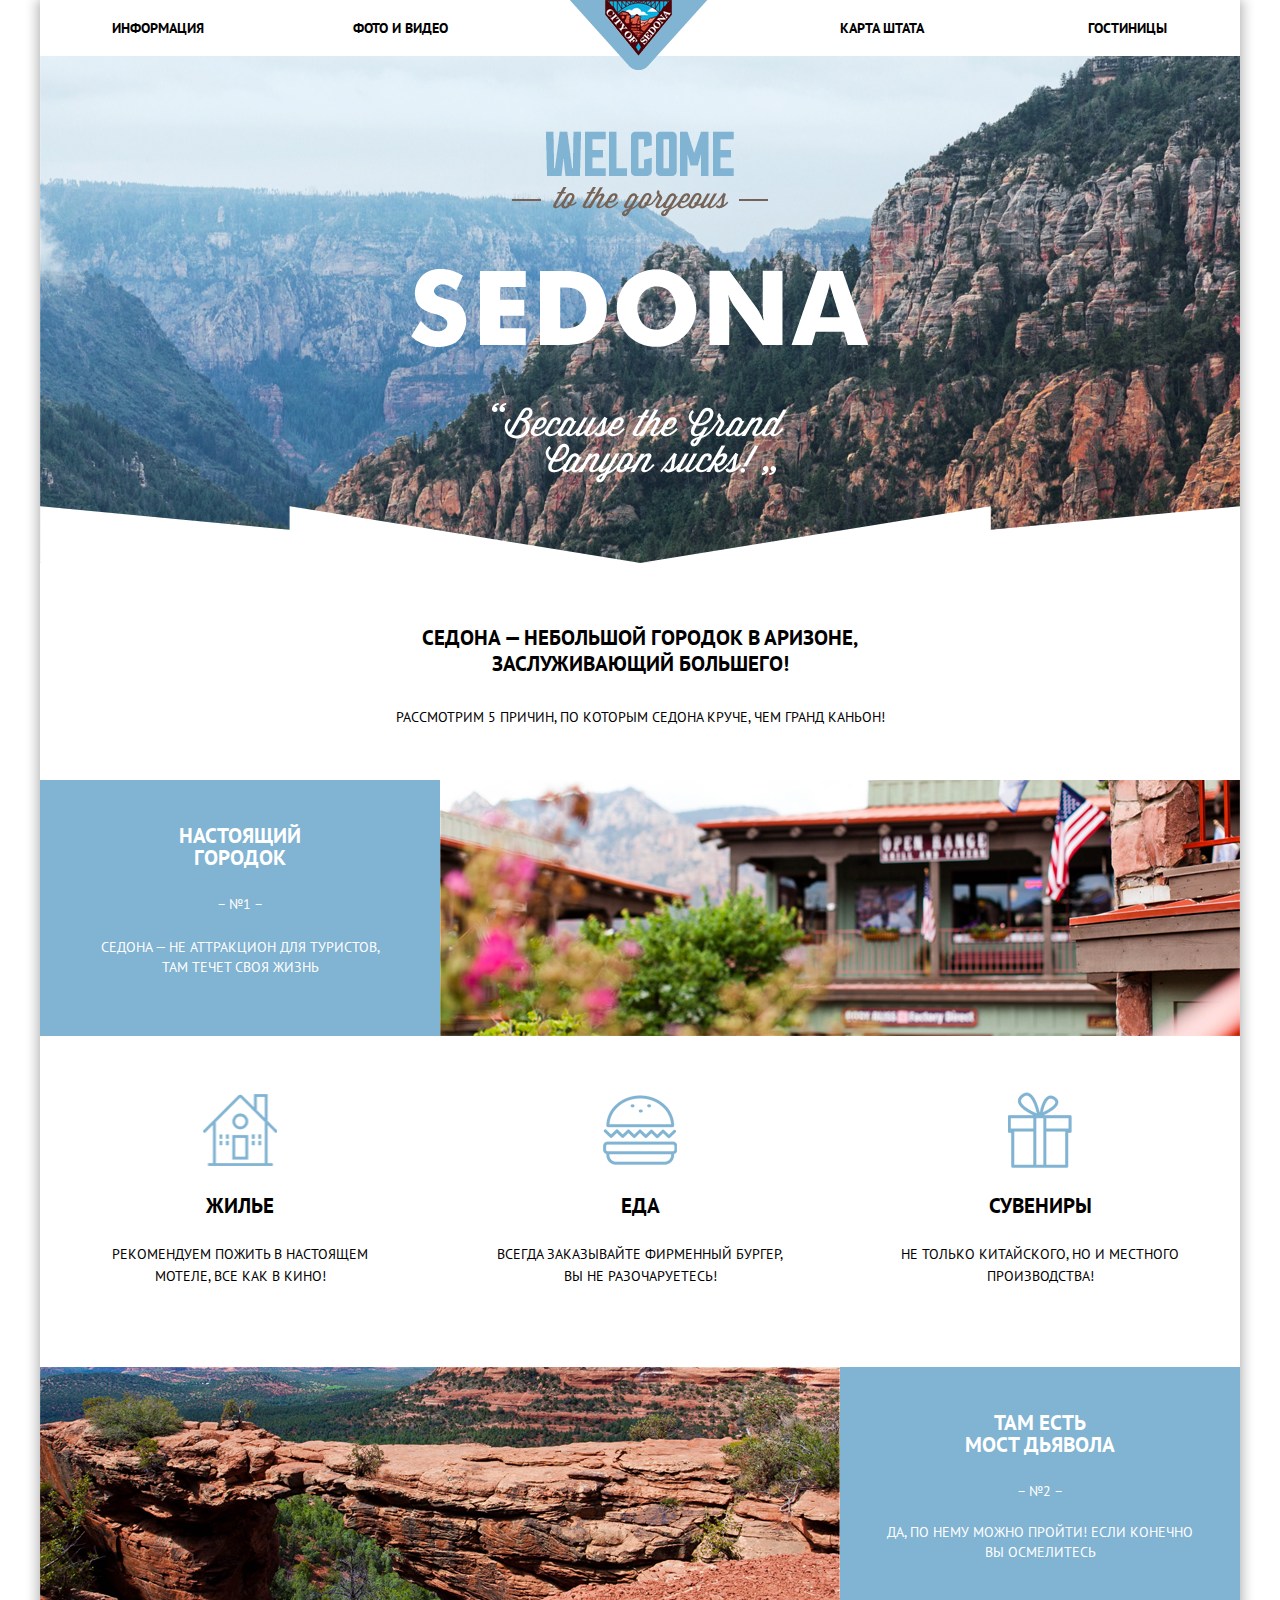
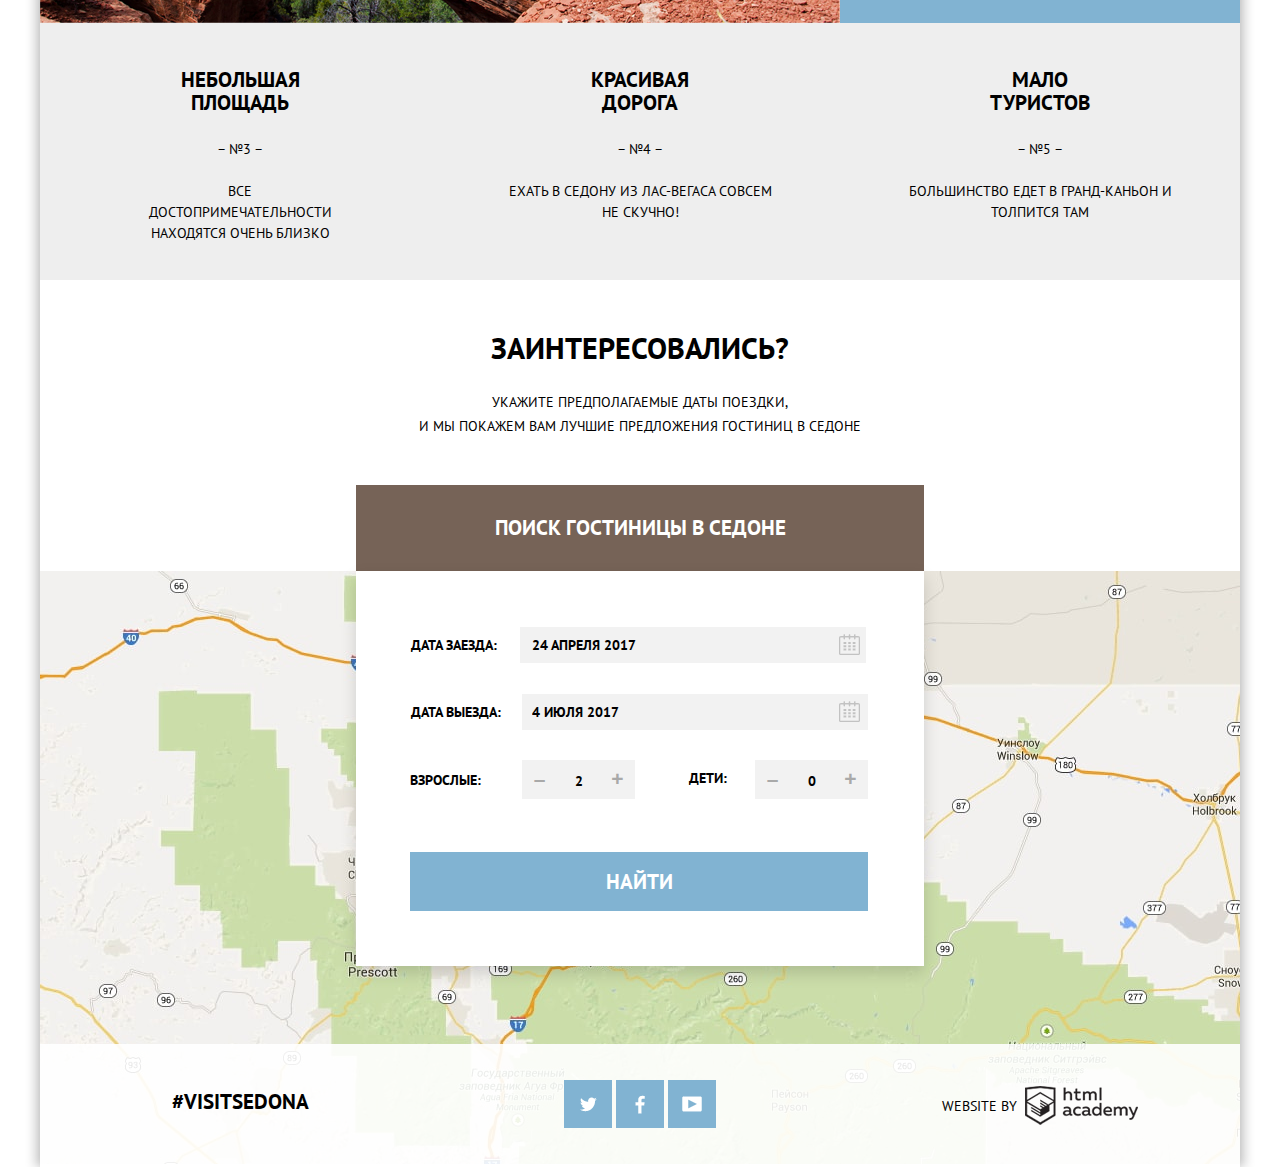
==== commit cfbcea32: "Исправления" ====
--- a/index.html
+++ b/index.html
@@ -12,7 +12,7 @@
       <header class="main-header">
         <div class="container clearfix">
            <div class="main-logo">
-             <img class="main-logo-picture" src="img/logo.png" alt="City of Sedona">
+             <img class="main-logo-picture" src="img/logo.png" alt="City of Sedona" width="138" height="70">
            </div>
               <nav class="main-navigation">
                 <ul>
@@ -34,7 +34,7 @@
       </header>
       <main class="container">
         <div class="hero">
-          <img class="slogan" src="img/slogan.png"  alt="slogan">
+          <img class="slogan" src="img/slogan.png"  alt="slogan" width="458" height="352">
         </div>
         <div class="about-Sedona">
           <p class="start-Sedona"> Седона &mdash; небольшой городок в Аризоне,<br> заслуживающий большего!</p>
@@ -42,13 +42,15 @@
         </div>
         <div class="feautures clearfix">
           <div class="features-name">
-            <b>Настоящий<br>городок</b><br>
-            &ndash; №1 &ndash;
+            <b>Настоящий<br>городок</b>
+            <div class="number">
+              &ndash; №1 &ndash;
+            </div>
             <p>Седона &mdash; не аттракцион для туристов, там течет своя жизнь</p>
           </div>
             <div class="gallery">
               <figure class="gallery-content">
-                <img src="img/real-city.png" alt="Настоящий городок">
+                <img src="img/real-city.jpg" alt="Настоящий городок" width="800" height="256">
               </figure>
             </div>
         </div>
@@ -69,54 +71,62 @@
         <div class="feautures clearfix">
           <div class="gallery-bridge">
             <figure class="gallery-content-bridge">
-              <img src="img/bridge.png" alt="Мост дьявола">
+              <img src="img/bridge.jpg" alt="Мост дьявола" width="800" height="256">
             </figure>
           </div>
           <div class="features-name-bridge">
-            <b>Там есть<br>мост дьявола</b><br>
-            &ndash; №2 &ndash;
+            <b>Там есть<br>мост дьявола</b>
+            <div class="number">
+              &ndash; №2 &ndash;
+            </div>
             <p>Да, по нему можно пройти! Если конечно вы осмелитесь</p>
           </div>
         </div>
         <section class="features-section clearfix">
           <div class="features-catalog">
-            <b class="features-catalog-name">Небольшая<br>площадь</b><br>
-            &ndash; №3 &ndash;
+            <b class="features-catalog-name">Небольшая<br>площадь</b>
+            <div class="number">
+              &ndash; №3 &ndash;
+            </div>
             <p class="features-catalog-square">Все достопримечательности находятся очень близко</p>
           </div>
           <div class="features-catalog">
-            <b class="features-catalog-name">Красивая<br>дорога</b><br>
-            &ndash; №4 &ndash;
+            <b class="features-catalog-name">Красивая<br>дорога</b>
+            <div class="number">
+              &ndash; №4 &ndash;
+            </div>
             <p class="features-catalog-road">Ехать в седону из лас-вегаса совсем не скучно!</p><br>
           </div>
           <div class="features-catalog">
-            <b class="features-catalog-name">Мало<br>туристов</b><br>
-            &ndash; №5 &ndash;
+            <b class="features-catalog-name">Мало<br>туристов</b>
+            <div class="number">
+              &ndash; №5 &ndash;
+            </div>
             <p class="features-catalog-canyon">Большинство едет в Гранд-Каньон и толпится там</p>
           </div>
         </section>
         <div class="info">
           <h2 class="interested">Заинтересовались?</h2>
           <p>Укажите предполагаемые даты поездки,<br>и мы покажем вам лучшие предложения гостиниц в седоне</p>
-          <b>Поиск гостиницы в Седоне</b>
+          <h3>Поиск гостиницы в Седоне</h3>
           <form class="date-request" action="#" method="post">
-            <section class="date">
+            <fieldset class="date">
               <div class="date-check-in">
                 <label>
                   Дата заезда:<input class="icon-cal" type="text" name="date-check-in" placeholder="24 апреля 2017">
                 </label>
-                <a href="#" class="calendar-btn-in"></a>
+                <button class="calendar-btn-in" type="button"></button>
               </div>
               <div class="date-check-out">
                 <label>
                 Дата выезда:<input class="icon-cal" type="text" name="date-check-out" placeholder="4 июля 2017">
                 </label>
-                <a href="#" class="calendar-btn-out"></a>
+                <button class="calendar-btn-out"></button>
               </div>
-            </section>
-            <section class="people-number">
+            </fieldset>
+            <fieldset class="people-number">
               <div class="adults">
-                <label class="adults-title" for="btn-adults"> Взрослые: </label>
+                <label class="adults-title" for="btn-adults">Взрослые:</label>
                 <div class="people adults-field">
                   <button class="btn-people btn-minus" type="button">&ndash;</button>
                   <input id="btn-adults" type="text" name="adults" placeholder="2">
@@ -124,18 +134,19 @@
                 </div>
               </div>
               <div class="child">
-                <label class="child-title" for="btn-child"> Дети: </label>
+                <label class="child-title" for="btn-child">Дети:</label>
                 <div class="people child-field">
                   <button class="btn-children btn-minus" type="button">&ndash;</button>
                   <input id="btn-child" type="text" name="adults" placeholder="0">
-                  <button class="btn-children btn-plus" type="button">&plus;</button></div>
+                  <button class="btn-children btn-plus" type="button">&plus;</button>
                 </div>
-            </section>
+              </div>
+            </fieldset>
             <input class="btn" type="submit" value="Найти">
           </form>
         </div>
         <div class="map">
-          <img src="img/map.png" width="1200" height="593" alt="map">
+          <img src="img/map.jpg" alt="map" width="1200" height="593">
         </div>
       </main>
       <footer class="footer-index">
--- a/css/style.css
+++ b/css/style.css
@@ -1,7 +1,7 @@
 body {
   font-size: 14px;
   line-height: 16px;
-  font-weight: regular;
+  font-weight: normal;
   font-family: "PT Sans", "Arial", sans-serif;
   text-transform: uppercase;
 }
@@ -9,7 +9,7 @@
 .interested {
   font-size: 30px;
   line-height: 34px;
-  color: rgb(0,0,0);
+  color: rgba(0,0,0,1);
   font-weight: normal;
   font-family: "PT Sans", "Arial", sans-serif;
 }
@@ -17,7 +17,7 @@
 .infrastructure {
   font-size: 16px;
   line-height: 19px;
-  color: rgb(255,255,255);
+  color: rgba(255,255,255,1);
   font-weight: bold;
   font-family: "PT Sans", "Arial", sans-serif;
 }
@@ -39,12 +39,12 @@
 .main-navigation a {
   display: inline-block;
   font-weight: bold;
-  color: rgb(0,0,0);
+  color: rgba(0,0,0,1);
   text-decoration: none;
 }
 
 .main-navigation a:hover {
-  color: rgb(129,179,210);
+  color: rgba(129,179,210,1);
 }
 
 .main-navigation a:active {
@@ -72,7 +72,7 @@
 }
 
 .main-navigation .active {
-  color: rgb(118,99,87);
+  color: rgba(118,99,87,1);
 }
 
 .hotel-nav-name {
@@ -111,7 +111,7 @@
 
 .main-header {
   position: relative;
-  color:rgb(255, 255, 255);
+  color:rgba(255, 255, 255,1);
 }
 
 .hotel-nav {
@@ -164,7 +164,7 @@
   float: left;
   width: 400px;
   padding-bottom: 80px;
-  background: rgb(255,255,255);
+  background: rgba(255,255,255,1);
   text-align: center;
 }
 
@@ -185,7 +185,7 @@
   margin-top:56px;
   margin-bottom: 26px;
   margin-left: 163px;
-  vertical-align: center;
+  vertical-align: middle;
   background-image: url("../img/house.png");
   background-repeat: no-repeat;
   background-position: center;
@@ -213,7 +213,7 @@
   margin-top:56px;
   margin-bottom: 26px;
   margin-left: 163px;
-  vertical-align: center;
+  vertical-align: middle;
   background-image: url("../img/souvenirs.png");
   background-repeat:no-repeat;
   background-position:center;
@@ -244,8 +244,8 @@
   float: left;
   width: 400px;
   height: 256px;
-  color: rgb(255,255,255);
-  background: rgb(129,179,210);
+  color: rgba(255,255,255,1);
+  background: rgba(129,179,210,1);
   text-align: center;
   box-sizing: border-box;
 }
@@ -257,19 +257,19 @@
   font-size:21px;
   font-weight: bold;
   margin: 45px;
-  margin-bottom: 10px;
+  margin-bottom: 27px;
 }
 
 .features-name p {
   line-height: 20px;
-  margin-top:30px;
+  margin-top:25px;
   padding-left: 55px;
   padding-right: 55px;
 }
 
 .features-name-bridge p {
   line-height: 20px;
-  margin-top:30px;
+  margin-top:23px;
   padding-left: 40px;
   padding-right: 40px;
 }
@@ -298,8 +298,8 @@
   width: 400px;
   height: 256px;
   margin: 0;
-  color: rgb(255,255,255);
-  background: rgb(129,179,210);
+  color: rgba(255,255,255,1);
+  background: rgba(129,179,210,1);
   text-align: center;
   box-sizing: border-box;
 }
@@ -308,7 +308,7 @@
   float: left;
   width: 400px;
   height: 257px;
-  background: rgb(238,238,238);
+  background: rgba(238,238,238,1);
   text-align: center;
 }
 
@@ -318,13 +318,13 @@
   font-size: 21px;
   line-height: 23px;
   margin-top: 45px;
-  margin-bottom: 10px;
+  margin-bottom: 27px;
 }
 
 .features-catalog p {
   display: block;
   line-height: 21px;
-  margin-top: 25px;
+  margin-top: 24px;
 }
 
 .features-catalog-square {
@@ -348,767 +348,916 @@
 }
 
 .interested {
-    font-size: 30px;
-    line-height: 35px;
-    font-weight: bold;
-    font-family: "PT Sans", "Arial", sans-serif;
-    color: rgb(0,0,0);
-    margin: 0;
-    margin-bottom: 23px;
-    text-align: center;
-}
-.info b {
-      display: block;
-      width: 567px;
-      height: 86px;
-      margin: 0 316px;
-      padding-top: 30px;
-      margin-top: 50px;
-      font-size: 21px;
-      line-height: 26px;
-      font-weight: bold;
-      box-sizing: border-box;
-      background: rgb(118,99,87);
-      color: rgb(255, 255, 255);
-      text-align: center;
+  font-size: 30px;
+  line-height: 35px;
+  font-weight: bold;
+  font-family: "PT Sans", "Arial", sans-serif;
+  color: rgba(0,0,0,1);
+  margin: 0;
+  margin-bottom: 25px;
+  text-align: center;
+}
+.info h3 {
+  display: block;
+  width: 568px;
+  height: 86px;
+  margin: 0 316px;
+  padding-top: 30px;
+  margin-top: 47px;
+  font-size: 21px;
+  line-height: 26px;
+  font-weight: bold;
+  box-sizing: border-box;
+  background: rgba(118,99,87,1);
+  color: rgba(255, 255, 255,1);
+  text-align: center;
 }
 
 .info p {
-    line-height: 24px;
-    text-align: center;
-  }
-
-.date label,
-.people-number label{
-  color: rgb(0,0,0);
+  line-height: 24px;
+  text-align: center;
+}
+
+.date-check-in label {
+  color: rgba(0,0,0,1);
   font-size: 14px;
   line-height: 17px;
   font-weight: bold;
+  margin-top: 6px;
+  margin-left: 5px;
+  display: inline-block;
+}
+.date-check-out label {
+  color: rgba(0,0,0,1);
+  font-size: 14px;
+  line-height: 17px;
+  font-weight: bold;
+  margin-left: 5px;
+  display: inline-block;
+}
+.people-number label {
+  color: rgba(0,0,0,1);
+  font-size: 14px;
+  line-height: 17px;
+  font-weight: bold;
+  display: inline-block;
 }
 
 .date-request {
-    position: absolute;
-    width: 567px;
-    height: 395px;
-    padding: 54px;
-    background: rgb(255,255,255);
-    position: absolute;
-    left: 316px;
-    box-sizing: border-box;
-    box-shadow: 0 7px 15px 0 rgba(0,0,0,.15);
-}
-
-  .date-check-in input[type="text"],
-  .date-check-out input[type="text"] {
-    position: relative;
-    width: 346px;
-    ont-size: 14px;
-    font-weight: bold;
-    line-height: 16px;
-    font-family: "PT Sans", "Arial", sans-serif;
-    color: rgb(0,0,0);
-    text-transform: uppercase;
-    margin: 0;
-    margin-bottom: 30px;
-    margin-left: 21px;
-    padding: 10px 15px;
-    padding-right: 30px;
-    background: rgb(242,242,242);
-    box-sizing: border-box;
-    border:none;
+  position: absolute;
+  width: 568px;
+  height: 395px;
+  padding: 50px;
+  background: rgba(255,255,255,1);
+  position: absolute;
+  left: 316px;
+  box-sizing: border-box;
+  box-shadow: 0 7px 15px 0 rgba(0,0,0,.15);
+}
+
+.date-check-in input[type="text"] {
+  position: relative;
+  width: 346px;
+  font-size: 14px;
+  font-weight: bold;
+  line-height: 16px;
+  font-family: "PT Sans", "Arial", sans-serif;
+  color: rgba(0,0,0,1);
+  text-transform: uppercase;
+  margin: 0;
+  margin-bottom: 31px;
+  margin-left: 23px;
+  padding: 10px 12px;
+  padding-right: 30px;
+  background: rgba(242,242,242,1);
+  box-sizing: border-box;
+  border:none;
+}
+.date-check-out input[type="text"] {
+  position: relative;
+  width: 346px;
+  font-size: 14px;
+  font-weight: bold;
+  line-height: 16px;
+  font-family: "PT Sans", "Arial", sans-serif;
+  color: rgba(0,0,0,1);
+  text-transform: uppercase;
+  margin: 0;
+  margin-bottom: 30px;
+  margin-left: 21px;
+  padding: 10px 10px;
+  padding-right: 30px;
+  background: rgba(242,242,242,1);
+  box-sizing: border-box;
+  border:none;
+}
+.date-check-in input[type="text"]:hover,
+.date-check-out input[type="text"]:hover {
+  background: rgba(235,235,235,1);
+}
+
+.date-check-in input[type="text"]:focus,
+.date-check-out input[type="text"]:focus {
+  background: rgba(255,255,255,1);
+  border: 2px solid rgba(229,229,229,1);
+}
+
+.calendar-btn-in {
+  position: absolute;
+  background: none;
+  background-image: url("../img/cal.png");
+  left: 483px;
+  top: 63px;
+  width: 21px;
+  height: 21px;
+  border: 0;
+}
+
+.calendar-btn-out {
+  position: absolute;
+  background: none;
+  background-image: url("../img/cal.png");
+  left: 483px;
+  top: 130px;
+  width: 21px;
+  height: 21px;
+  border: 0;
+}
+
+.calendar-btn-in:hover {
+  background-image: url("../img/cal-hover.png");
+}
+
+.calendar-btn-in:active {
+  background-image: url("../img/cal-active.png");
+}
+
+.calendar-btn-out:hover {
+  background-image: url("../img/cal-hover.png");
+}
+
+.calendar-btn-out:active {
+  background-image: url("../img/cal-active.png");
+}
+
+.child input[type="text"],
+.adults input[type="text"] {
+  width:45px;
+  height:36px;
+  background: rgba(242,242,242,1);
+  box-sizing: border-box;
+  font-size: 14px;
+  line-height: 16px;
+  font-weight: bold;
+  font-family: "PT Sans", "Arial", sans-serif;
+  color: rgba(0,0,0,1);
+  text-transform: uppercase;
+  text-align: center;
+  border:none;
+}
+
+.adults {
+  float: left;
+}
+
+.child {
+  float: right;
+}
+
+.adults-field {
+  margin-left: 113px;
+  margin-bottom: 53px;
+  margin-top: -29px;
+  margin-left: 116px;
+}
+
+.child-field {
+  margin-left: 107px;
+  margin-bottom: 53px;
+  margin-top: -27px;
+  margin-right: 6px;
+}
+
+.people {
+  width: 113px;
+  background: rgba(242,242,242,1);
   }
 
-  .date-check-in input[type="text"]:hover,
-  .date-check-out input[type="text"]:hover {
-    background: rgb(235,235,235);
-  }
-
-  .date-check-in input[type="text"]:focus,
-  .date-check-out input[type="text"]:focus {
-    background: rgb(255,255,255);
-    border: 2px solid rgb(229,229,229);
-  }
-
-  .calendar-btn-in {
-    position: absolute;
-    background-image: url("../img/cal.png");
-    left: 483px;
-    top: 63px;
-    width: 21px;
-    height: 21px;
-  }
-
-  .calendar-btn-out {
-    position: absolute;
-    background-image: url("../img/cal.png");
-    left: 483px;
-    top: 130px;
-    width: 21px;
-    height: 21px;
-  }
-  .calendar-btn-in:hover {
-    background-image: url("../img/cal-hover.png");
-  }
-  .calendar-btn-in:active{
-    background-image: url("../img/cal-active.png");
-  }
-  .calendar-btn-out:hover{
-    background-image: url("../img/cal-hover.png");
-  }
-  .calendar-btn-out:active{
-    background-image: url("../img/cal-active.png");
-  }
-  .child input[type="text"],
-  .adults input[type="text"]{
-    width:45px;
-   height:36px;
-   background: rgb(242,242,242);
-  box-sizing: border-box;
-    font-size: 14px;
-    line-height: 16px;
-    font-weight: bold;
-    font-family: "PT Sans", "Arial", sans-serif;
-    color: rgb(0,0,0);
-    text-transform: uppercase;
-    text-align: center;
-    border:none;
-    padding-left: 10px;
-  }
-  .adults{
-    float:left;
-  }
-  .child{
-    float:right;
-  }
-  .adults-field{
-      margin-left: 113px;
-        margin-bottom: 53px;
-        margin-top: -29px;
-  }
-  .child-field{
-      margin-left: 113px;
-        margin-bottom: 53px;
-        margin-top: -29px;
-  }
-  .people{
-    background: rgb(242,242,242);
-    width:113px;
-
-  }
-  .adults-title{
-    display: inline-block;
-    padding-top: 16px;
-
-  }
-  .child-title{
-    display: inline-block;
-    padding-top: 15px;
-        margin-left: 47px;
-  }
-  .btn-children,
-  .btn-people{
-    border:0;
-    width:25px;
-    height:25px;
-    background:none;
-    padding-top: 5px;
-  }
-  .btn-minus{
-   font-size:21px;
-    font-weight:bold;
-    color:rgb(169,169,169);
-    padding-left: 14px;
-  }
-  .btn-minus:hover{
-    color:rgb(0,0,0);
-  }
-  .btn-minus:active{
-    color:rgb(129,179,210);
-  }
-  .btn-plus{
-    font-size:21px;
-     font-weight:bold;
-    color:rgb(169,169,169);
-    padding-left: 12px;
-  }
-  .btn-plus:hover{
-    color:rgb(0,0,0);
-  }
-  .btn-plus:active{
-    color:rgb(129,179,210);
-  }
-  .people-number input[type="text"]::placeholder,
-  .date input[type="text"]::placeholder{
-    color:rgb(0,0,0);
-    text-transform: uppercase;
-  }
-  .filter{
-    background-image: url("../img/filter-background.png");
-    background-position: 50% 15%;
-    height:218px;
-    box-sizing: border-box;
+.adults-title {
+  display: inline-block;
+  padding-top: 12px;
+  margin-left: 4px;
+}
+
+.child-title {
+  display: inline-block;
+  padding-top: 10px;
+  margin-left: 41px;
+}
+
+.btn-children,
+.btn-people {
+
+  width:25px;
+  height:25px;
+  border:0;
+  background:none;
+  display: inline-block;
+}
+.btn-minus {
+  font-size: 21px;
+  font-weight: bold;
+  color: rgba(169,169,169,1);
+  margin-left: 5px;
+
+}
+
+.btn-minus:hover {
+  color: rgba(0,0,0,1);
+}
+
+.btn-minus:active {
+  color: rgba(129,179,210,1);
+}
+
+.btn-plus {
+  font-size: 21px;
+  font-weight: bold;
+  color: rgba(169,169,169,1);
+  margin-top: 6px;
+}
+
+.btn-plus:hover {
+  color: rgba(0,0,0,1);
+}
+
+.btn-plus:active {
+  color: rgba(129,179,210,1);
+}
+
+.people-number input[type="text"]::-webkit-input-placeholder,
+.date input[type="text"]::-webkit-input-placeholder {
+  color: rgba(0,0,0,1);
+  text-transform: uppercase;
+}
+
+.people-number input[type="text"]::-moz-placeholder,
+.date input[type="text"]::-moz-placeholder {
+  color: rgba(0,0,0,1);
+  text-transform: uppercase;
+}
+
+.people-number input[type="text"]:-ms-input-placeholder,
+.date input[type="text"]:-ms-input-placeholder {
+  color: rgba(0,0,0,1);
+  text-transform: uppercase;
+}
+
+.people-number input[type="text"]:-moz-placeholder,
+.date input[type="text"]:-moz-placeholder {
+  color: rgba(0,0,0,1);
+  text-transform: uppercase;
+}
+
+.filter {
+  height: 218px;
+  margin-bottom: 23px;
+  background-image: url("../img/filter-background.jpg");
+  background-position: 50% 15%;
   background-size: cover;
-  margin-bottom: 23px;
-  }
-  fieldset{
-    border:0;
-    padding: 0;
-    margin:0;
-  }
-
-  .infrastructure-form{
-    float: left;
-    color:rgb(255,255,255);
-    padding-left: 72px;
-    padding-right: 117px;
-  }
-  .infrastructure-form li,
-  .house-form li{
-    padding-bottom: 23px;
-  }
-  .infrastructure-form span,
-  .house-form span{
-    display: inline-block;
-    padding-left: 13px;
-    padding-top: 3px;
-  }
-  .price-control input[type="text"]::placeholder{
-    color:rgb(255,255,255);
-    text-transform: uppercase;
-  }
-
-  .date-request .btn{
-  background: rgb(129,179,210);
-  width: 458px;
-  height:60px;
-  padding-right:195px;
-  padding-left:195px;
-  border:none;
-  color: rgb(255,255,255);
+  box-sizing: border-box;
+}
+
+ fieldset {
+  border: 0;
+  padding: 0;
+  margin: 0;
+}
+.form-filter fieldset {
+
+  margin-top:26px;
+}
+.infrastructure-form {
+  float: left;
+  color: rgba(255,255,255,1);
+  padding-left: 72px;
+  padding-right: 117px;
+  padding-top: 10px;
+  margin-top: 27px;
+}
+
+.infrastructure-form li,
+.house-form li {
+  padding-bottom: 24px;
+}
+
+.infrastructure-form span,
+.house-form span {
+  display: inline-block;
+  padding-left: 11px;
+  padding-top: 3px;
+}
+
+.price-control input[type="text"]::-webkit-input-placeholder {
+  color: rgba(255,255,255,1);
+  text-transform: uppercase;
+}
+
+.price-control input[type="text"]::-moz-placeholder {
+  color: rgba(255,255,255,1);
+  text-transform: uppercase;
+}
+
+.price-control input[type="text"]:-ms-input-placeholder {
+  color: rgba(255,255,255,1);
+  text-transform: uppercase;
+}
+
+.price-control input[type="text"]:-moz-placeholder {
+  color: rgba(255,255,255,1);
+  text-transform: uppercase;
+}
+
+.date-request .btn {
+  color: rgba(255,255,255,1);
   font-weight: bold;
   font-size: 21px;
   line-height:25px;
   font-family:"PT Sans", "Arial", sans-serif;
   text-transform: uppercase;
-  }
-  .date-request .btn:hover{
-    background: rgb(102,158,192);
-  }
-  .date-request .btn:active{
-    background: rgb(84,150,189);
-  }
-  .house-form{
-    float: left;
-    width:288px;
-    color:rgb(255,255,255);
-  }
-  .price-request-form{
-      float: right;
-    padding-right: 72px;
-    color:rgb(255,255,255);
-  }
-  .infrastructure-form ul,
-  .house-form ul,
-  .price-request-form ul{
-      list-style: none;
-      padding: 0;
-  }
-
-  .form-checkbox{
-    display: none;
-    position:relative;
-  }
-
-  .label-form-checked::before{
-
-    content: "";
-    width:26px;
-    height: 22px;
-  display: inline-block;
-    cursor: pointer;
-    vertical-align: top;
-    background: url("../img/checkbox.png");
-    background-repeat:no-repeat;
-    background-position:center;
-  }
-  .label-form-checked:disabled::before{
-    background: url("../img/checkbox-disabled.png");
-  }
-  .label-form:disabled::before{
-    background: url("../img/checkbox-empty-dis.png");
-  }
-  .label-form::before{
-
-    content: "";
-    width:22px;
-    height: 22px;
-  display: inline-block;
-    cursor: pointer;
-    vertical-align: top;
-    background: url("../img/checkbox-empty.png");
-    background-repeat:no-repeat;
-    background-position:center;
-  }
-  .infrastructure-form legend,
-  .house-form legend{
+  width: 458px;
+  height: 59px;
+  padding-right: 195px;
+  padding-left: 195px;
+  margin-left: 4px;
+  background: rgba(129,179,210,1);
+  border: none;
+}
+
+.date-request .btn:hover {
+  background: rgba(102,158,192,1);
+}
+
+.date-request .btn:active {
+  background: rgba(84,150,189,1);
+}
+
+.house-form {
+  float: left;
+  width: 288px;
+  color: rgba(255,255,255,1);
+  padding-top: 10px;
+  margin-top: 27px;
+}
+.price-request-form {
+  float: right;
+  padding-right: 72px;
+  color: rgba(255,255,255,1);
+}
+
+.infrastructure-form ul,
+.house-form ul,
+.price-request-form ul {
+    list-style: none;
     padding: 0;
-        margin-top: 28px;
-    margin-bottom: 25px;
-    font-weight: bold;
-    font-size: 16px;
-    line-height: 21px;
-      text-align: left;
-  }
-  .price-request-form legend{
-    padding: 0;
-        margin-top: 28px;
-    margin-bottom: 10px;
-    font-weight: bold;
-    font-size: 16px;
-    line-height: 21px;
-      text-align: left;
-  }
-  .price-control {
-    position: relative;
-    height: 34px;
-    margin-bottom: 20px;
-    border: 2px solid #ffffff;
-    border-radius: 2px;
-     margin-right: 0;
-  }
-  .price-control input[type="text"]{
+}
+
+.form-checkbox {
+  display: none;
+  position: relative;
+}
+
+.label-form-checked::before {
+  content: "";
+  width: 26px;
+  height: 22px;
+  display: inline-block;
+  cursor: pointer;
+  vertical-align: top;
+  background: url("../img/checkbox.png");
+  background-repeat:no-repeat;
+  background-position:center;
+}
+
+.label-form-checked:disabled::before {
+  background: url("../img/checkbox-disabled.png");
+}
+
+.label-form:disabled::before {
+  background: url("../img/checkbox-empty-dis.png");
+}
+
+.label-form::before {
+  content: "";
+  width:22px;
+  height: 22px;
+  display: inline-block;
+  cursor: pointer;
+  vertical-align: top;
+  background: url("../img/checkbox-empty.png");
+  background-repeat:no-repeat;
+  background-position:center;
+}
+.infrastructure-form legend,
+.house-form legend {
+  font-size: 16px;
+  line-height: 21px;
+  font-weight: bold;
+  color: inherit;
+  padding: 0;
+  text-align: left;
+}
+
+.price-request-form legend {
+  font-size: 16px;
+  line-height: 21px;
+  font-weight: bold;
+  color: inherit;
+  padding: 0;
+  margin-top: 28px;
+  margin-bottom: 10px;
+  text-align: left;
+}
+
+.price-control {
+  position: relative;
+  height: 34px;
+  margin-bottom: 20px;
+  border: 2px solid rgba(255,255,255,1);
+  border-radius: 2px;
+  margin-right: 0;
+}
+
+.price-control input[type="text"] {
   width:155px;
-    padding-top: 10px;
-        text-align: center;
-    margin: 0;
-
-    color: inherit;
-    font: inherit;
-
-    background: none;
-    border: none;
-  }
-  .price-control::after {
-    content: "";
-    position: absolute;
-    top: 50%;
-      left: 50%;
-    width: 2px;
-    height: 22px;
+  padding-top: 10px;
+  text-align: center;
+  margin: 0;
+  color: inherit;
+  font: inherit;
+  background: none;
+  border: none;
+}
+
+.price-control::after {
+  content: "";
+  position: absolute;
+  top: 50%;
+  left: 50%;
+  width: 2px;
+  height: 22px;
   transform: translate(-50%, -50%);
-    background: rgb(255,255,255);
-  }
-  .slider{
-    position: relative;
-
-    margin-bottom: 30px;
-  }
-  .scale {
-   height: 2px;
-
-   background: rgba(255, 255, 255, 0.3);
-  }
-  .bar {
-    width: 80%;
-    height: 2px;
-
-    background: #ffffff;
-  }
-  .slider-control{
-    position: absolute;
-    top: -9px;
-    width: 4px;
-    height: 4px;
-
-    background: #ababab;
-    border: 8px solid #ffffff;
-    border-radius: 50%;
-    box-shadow: 0 2px 1px 0 rgba(0, 1, 1, 0.2);
-    cursor: pointer;
-  }
-  .slider-control:hover {
-    background: #1c4f80;
-  }
-  .slider-control-min {
-    left: 0;
-  }
-
-  .slider-control-max {
-    left: 80%;
-  }
-  .btn-transparent {
-    display: block;
-    margin-left: 86px;
-    padding: 6px 30px;
-
-    font-size: 14px;
-    line-height: 20px;
-    color: #ffffff;
-    text-transform: uppercase;
-
-    background: transparent;
-    border: 2px solid #ffffff;
-    border-radius: 2px;
-    cursor: pointer;
-  }
-  .btn-transparent:hover {
-    color: #000000;
-
-    background: #ffffff;
-  }
-
-  .search{
-    border-bottom: 1px solid rgb(229,229,229);
-    height:63px;
-  }
-
-  .search b{
+  background: rgba(255,255,255,1);
+}
+
+.slider {
+  position: relative;
+  margin-bottom: 30px;
+}
+
+.scale {
+ height: 2px;
+ background: rgba(255, 255, 255, 0.3);
+}
+
+.bar {
+  width: 80%;
+  height: 2px;
+  background: rgba(255,255,255,1);
+}
+
+.slider-control {
+  position: absolute;
+  top: -9px;
+  width: 4px;
+  height: 4px;
+  background: rgba(171,171,171,1);
+  border: 8px solid rgba(255,255,255,1);
+  border-radius: 50%;
+  box-shadow: 0 2px 1px 0 rgba(0, 1, 1, 0.2);
+  cursor: pointer;
+}
+
+.slider-control:hover {
+  background: rgba(28,79,128,1);
+}
+
+.slider-control-min {
+  left: 0;
+}
+
+.slider-control-max {
+  left: 80%;
+}
+.btn-transparent {
+  font-size: 14px;
+  line-height: 20px;
+  color: rgba(255,255,255,1);
+  text-transform: uppercase;
+  display: block;
+  margin-left: 86px;
+  padding: 6px 30px;
+  background: transparent;
+  border: 2px solid rgba(255,255,255,1);
+  border-radius: 2px;
+  cursor: pointer;
+}
+.btn-transparent:hover {
+  color: rgba(0,0,0,1);
+  background: rgba(255,255,255,1);
+}
+
+.search {
+  border-bottom: 1px solid rgba(229,229,229,1);
+  height:63px;
+  box-sizing: border-box;
+}
+
+.search b {
   margin-left: 72px;
-     font-size: 21px;
-     line-height: 26px;
-     margin-right: 45px;
-  }
-  .search p{
-  display: inline-block;
+  font-size: 21px;
+  line-height: 26px;
+  margin-right: 45px;
+}
+
+.search p {
+  display: inline-block;
+  font-size: 12px;
+  line-height: 22px;
+  font-weight: bold;
+  width: 110px;
   vertical-align: middle;
-  width: 114px;
+}
+
+.search-result a{
+  position: relative;
+  display: inline-block;
   font-size: 12px;
+  line-height: 12px;
+  text-decoration: none;
+  color: rgba(0,0,0,0.3);
+  vertical-align: middle;
+  margin-right: 29px;
+  border-bottom: 1px dotted rgba(129,179,210, 1);
+}
+
+.search-result a:hover {
+  color: rgba(129,179,210,1);
+  border-bottom: 1px dotted rgba(129,179,210,1);
+}
+
+.search-result a:active {
+  color: rgba(0,0,0,1);
+  border: none;
+}
+
+.search-result .active {
+  color: rgba(129,179,210,1);
+  border: none;
+}
+
+.sort {
+  padding-left: 1200px;
+}
+
+.sort a {
+  position: relative;
+  display: inline-block;
+  font-size: 0;
+  text-decoration: none;
+  border-bottom: none;
+
+}
+
+.low::after {
+  position: absolute;
+  content: "";
+  display: block;
+  height: 0px;
+  width: 0px;
+  right: 73px;
+  bottom: 56px
+  margin-top: -74px;
+  border: 6px solid transparent;
+  border-top: 10px solid rgba(204,204,204,1);
+}
+
+.high::after {
+  position: absolute;
+  content: "";
+  display: block;
+  height: 0px;
+  width: 0px;
+  right:95px;
+  bottom: 41px;
+  border: 6px solid transparent;
+  border-bottom: 10px solid rgba(204,204,204,1);
+}
+
+.low:hover::after {
+  position: absolute;
+  content: "";
+  display: block;
+  height: 0px;
+  width: 0px;
+  right: 73px;
+  bottom: 56px;
+  border: 6px solid transparent;
+  border-top: 10px solid rgba(0,0,0,1);
+}
+
+.low:active::after,
+.low-active::after {
+  position: absolute;
+  content: "";
+  display: block;
+  height: 0px;
+  width: 0px;
+  right: 73px;
+  bottom: 56px;
+  border: 6px solid transparent;
+  border-top: 10px solid rgba(129,179,210,1);
+}
+
+.high:hover::after {
+  position: absolute;
+  content: "";
+  display: block;
+  height: 0px;
+  width: 0px;
+  right: 95px;
+  bottom: 41px;
+  border: 6px solid transparent;
+  border-bottom: 10px solid rgba(0,0,0,1);
+}
+
+.high:active::after {
+  border-bottom: 10px solid rgba(129,179,210,1);
+}
+
+.item-catalog {
+  width: 1200px;
+  height:151px;
+  padding: 30px 72px;
+  border-bottom: 1px solid rgba(229,229,229,1);
+  box-sizing: border-box;
+}
+
+.image {
+  float: left;
+  width: 135px;
+  height: 90px;
+  margin: 0;
+  padding-right: 30px;
+}
+
+.image a {
+  display: inline-block;
+}
+
+.hotel-left {
+  float: left;
+  width: 110px;
+  margin: 0;
+  margin-right: 6px;
+}
+
+.hotel-right {
+  float: right;
+  width: 142px;
+  margin: 0;
+  margin-right: 6px;
+}
+
+.item-catalog h2{
+  margin: 0;
+}
+
+.hotel-titel {
+  color: rgba(0,0,0,1);
+  font-weight: bold;
+  font-size: 21px;
   line-height: 26px;
-  font-weight: bold;
-      }
-
-      .search-result a{
-          position: relative;
-        display: inline-block;
-          vertical-align:middle;
-
-          margin-right: 32px;
-
-          font-size: 12px;
-          line-height: 12px;
-          text-decoration: none;
-
-            color: rgba(0,0,0,0.3);
-
-            border-bottom: 1px dotted rgba(129,179,210, 1);
-      }
-   .search-result a:hover{
-    color: rgb(129,179,210);
-    border-bottom: 1px dotted rgba(129,179,210, 1);
-  }
-  .search-result a:active{
-    color: rgba(0,0,0,1);
-    border:none;
-  }
-  .search-result .active{
-    color: rgba(129,179,210,1);
-    border:none;
-  }
-  .sort{
-    display: inline-block;
-  padding-left: 1200px;
-  }
-  .sort a{
-    text-decoration: none;
-     position: relative;
-    display: block;
-    font-size: 0;
-      border-bottom: none;
-  }
-
-  .low::after{
-    position: absolute;
-    content: "";
-    display: block;
-    height: 0px;
-      width: 0px;
-      right: 73px;
-        bottom: 50px;
-        border: 6px solid transparent;
-        border-top: 10px solid rgb(204,204,204);
-  }
-  .high::after{
-    position: absolute;
-    content: "";
-    display: block;
-    height: 0px;
-      width: 0px;
-      right: 95px;
-        bottom: 39px;
-        border: 6px solid transparent;
-        border-bottom: 10px solid rgb(204,204,204);
-  }
-  .low:hover::after{
-    position: absolute;
-    content: "";
-    display: block;
-    height: 0px;
-      width: 0px;
-      right: 73px;
-        bottom: 50px;
-        border: 6px solid transparent;
-  border-top: 10px solid rgb(0,0,0);
-  }
-  .low:active::after,
-  .low-active::after{
-    position: absolute;
-    content: "";
-    display: block;
-    height: 0px;
-      width: 0px;
-      right: 73px;
-        bottom: 50px;
-        border: 6px solid transparent;
-  border-top: 10px solid rgb(129,179,210);
-  }
-  .high:hover::after{
-    position: absolute;
-    content: "";
-    display: block;
-    height: 0px;
-      width: 0px;
-      right: 95px;
-        bottom: 39px;
-        border: 6px solid transparent;
-  border-bottom: 10px solid rgb(0,0,0);
-  }
-  .high:active::after{
-  border-bottom: 10px solid rgb(129,179,210);
-  }
-  .item-catalog{
-    width: 1200px;
-    padding: 30px 72px;
-    height:151px;
-    border-bottom: 1px solid rgb(229,229,229);
-    box-sizing: border-box;
-  }
-  .image{
-    float: left;
-    width: 135px;
-    height: 90px;
-    margin: 0;
-        padding-right: 30px;
-  }
-  .hotel-left{
-    float:left;
-    width: 110px;
-        margin: 0;
-        margin-right: 6px;
-  }
-  .hotel-right{
-    float:right;
-    width: 142px;
-        margin: 0;
-        margin-right: 6px;
-  }
-  h4{
-    margin:0;
-  }
-  .hotel-titel{
-    color:rgb(0,0,0);
-    font-weight: bold;
-    font-size: 21px;
-    line-height: 26px;
-  }
-  .btn-details{
+}
+
+.btn-details {
+  display: block;
   width: 110px;
   height: 27px;
-  display: block;
-  margin-top: 15px;
-  padding: 3px 17px;
-  background-color: rgb(129,179,210);
-  box-sizing: border-box;
-  }
-  .btn-details:hover{
-    background-color: rgb(102,158,192);
-  }
-  .btn-details:active{
-    background-color: rgb(84,150,189);
-  }
-  .btn-book{
-    width: 142px;
-    height: 27px;
-    display: block;
-    margin-top: 15px;
-    padding: 3px 17px;
-    background-color:  rgb(118,99,87);
-    box-sizing: border-box;
-  }
-  .btn-book:hover{
-    background-color: rgb(96,78,67);
-  }
-  .btn-book:active{
-    background-color: rgb(80,62,51);
-  }
-  .btn-details,
-  .btn-book{
-    font-weight: bold;
-    color: rgb(255,255,255);
-    text-decoration: none;
-  }
-  .hotel-title{
-    font-weight: bold;
-    color: rgb(0,0,0);
-    font-size: 21px;
-    text-decoration: none;
-  }
-  .hotel-title:hover{
-    color:rgb(129,179,210);
-  }
-  .hotel-title:active{
-    color:rgba(0,0,0,0.3);
-  }
-  .hotel{
-    float: left;
-  }
-  .rating{
-    float: right;
-  }
-
-  .rating p{
-    display: inline-block;
-      background-color: rgb(242,242,242);
-      padding-top:7px;
-      box-sizing: border-box;
-      width: 110px;
-      height: 27px;
-      color:rgb(102,102,102);
-      text-align: center;
-      margin:0;
-  }
-  .star{
-    position: relative;
-  }
-  .star-hotel{
-    background-image: url("../img/star.png");
-    background-repeat:repeat-x;
-    display: block;
-    width: 90px;
-    height:30px;
-    vertical-align: center;
-    padding-top: 30px;
-        margin-left: auto;
-  }
-  .star-motel{
-    background-image: url("../img/star.png");
-    background-repeat:repeat-x;
-    display: block;
-    width: 65px;
-    height:30px;
-    vertical-align: center;
-    padding-top: 30px;
-        margin-left: auto;
-  }
-  .star-apartment{
-    background-image: url("../img/star.png");
-    background-repeat:repeat-x;
-    display: block;
-    width: 45px;
-    height:30px;
-    vertical-align: center;
-    padding-top: 30px;
-        margin-left: auto;
-  }
-
-
-  .main-footer{
-
-    background-color: rgb(255,255,255);
-    width: 100%;
-    min-height: 120px;
-    bottom:0px;
-  }
-  .footer-index{
-    position: absolute;
-    background-color: rgba(255,255,255,0.9);
-    width: 1200px;
-    min-height: 120px;
-    bottom:0px;
-  }
-  .footer-contacts {
-    float: left;
-    width: 400px;
-    min-height: 120px;
-    padding-top: 46px;
-    text-align: center;
-    box-sizing: border-box;
-  }
-  .footer-contacts a{
-    font-size: 21px;
-    line-height: 24px;
-    font-weight: bold;
-    color: rgb(0,0,0);
-    text-decoration: none;
-  }
-  .footer-social {
-    float: left;
-    width: 400px;
-    min-height:120px;
-    padding-top: 36px;
-  box-sizing: border-box;
-    text-align: center;
-  }
-
-  .social-btn{
-    width: 48px;
-    height: 48px;
-    display: inline-block;
-    font-size: 0;
-    vertical-align: top;
-    text-decoration: none;
-    background-color: rgb(129,179,210);
-
-  }
-  .social-btn-twitter{
-    background-image: url("../img/tw.png");
-    background-repeat:no-repeat;
-    background-position:center;
-  }
-  .social-btn-facebook{
-    background-image: url("../img/fb.png");
-    background-repeat:no-repeat;
-    background-position:center;
-  }
-  .social-btn-youtube{
-    background-image: url("../img/youtube.png");
-    background-repeat:no-repeat;
-    background-position:center;
-  }
-  .social-btn:hover{
-    background-color: rgb(102,158,192);
-  }
-  .social-btn:active{
-    background-color: rgb(84,150,189);
-  }
-
-  .footer-copyright {
-    float: right;
-    width: 400px;
-    min-height: 120px;
-    padding-top: 40px;
-    padding-right: 7px;
-    text-align: center;
-    box-sizing: border-box;
-  }
-  .footer-copyright span {
-          margin-left: 10px;
-          font-size: 14px;
-          display: inline-block;
-          vertical-align: middle;
-        }
-  .btn-html{
-    display: inline-block;
-    width: 113px;
-    height: 39px;
-    display: inline-block;
-    font-size: 0;
-    vertical-align: middle;
-    text-decoration: top;
-    background-image: url("../img/html-academy.png");
-  }
-  .btn-html:hover{
-    background-image: url("../img/html-hover.png");
-  }
-  .btn-html:active{
-    background-image: url("../img/html-active.png");
-  }
+  margin-top: 17px;
+  padding: 6px 16px;
+  background-color: rgba(129,179,210,1);
+  box-sizing: border-box;
+}
+
+.btn-details:hover {
+  background-color: rgba(102,158,192,1);
+}
+
+.btn-details:active {
+  background-color: rgba(84,150,189,1);
+}
+
+.btn-book {
+  width: 142px;
+  height: 27px;
+  display: block;
+  margin-top: 17px;
+  padding: 6px 17px;
+  background-color:  rgba(118,99,87,1);
+  box-sizing: border-box;
+}
+
+.btn-book:hover {
+  background-color: rgba(96,78,67,1);
+}
+
+.btn-book:active {
+  background-color: rgba(80,62,51,1);
+}
+
+.btn-details,
+.btn-book {
+  font-weight: bold;
+  color: rgba(255,255,255,1);
+  text-decoration: none;
+}
+
+.hotel-title {
+  font-weight: bold;
+  color: rgba(0,0,0,1);
+  font-size: 21px;
+  text-decoration: none;
+}
+
+.hotel-title:hover {
+  color: rgba(129,179,210,1);
+}
+
+.hotel-title:active {
+  color: rgba(0,0,0,0.3);
+}
+
+.hotel {
+  float: left;
+}
+
+.rating {
+  float: right;
+}
+
+.rating p {
+  display: inline-block;
+  width: 110px;
+  height: 27px;
+  margin: 0;
+  padding-top: 7px;
+  color: rgba(102,102,102,1);
+  text-align: center;
+  background-color: rgba(242,242,242,1);
+  box-sizing: border-box;
+}
+
+.star {
+  position: relative;
+}
+.star-hotel {
+  display: block;
+  width: 90px;
+  height: 30px;
+  padding-top: 30px;
+  margin-left: auto;
+  vertical-align: middle;
+  background-image: url("../img/four-stars.png");
+  background-repeat: no-repeat;
+}
+
+.star-motel {
+  display: block;
+  width: 65px;
+  height:30px;
+  padding-top: 30px;
+  margin-left: auto;
+  vertical-align: middle;
+  background-image: url("../img/three-stars.png");
+  background-repeat:no-repeat;
+}
+.star-apartment {
+  display: block;
+  width: 42px;
+  height:30px;
+  padding-top: 30px;
+  margin-left: auto;
+  background-image: url("../img/two-stars.png");
+  background-repeat:no-repeat;
+  vertical-align: middle;
+}
+
+.main-footer {
+  width: 100%;
+  min-height: 120px;
+  bottom: 0px;
+  background-color: rgba(255,255,255,1);
+}
+
+.footer-index {
+  position: absolute;
+  width: 1200px;
+  min-height: 123px;
+  bottom:0px;
+  background-color: rgba(255,255,255,0.9);
+}
+
+.footer-contacts {
+  float: left;
+  width: 400px;
+  min-height: 120px;
+  padding-top: 46px;
+  text-align: center;
+  box-sizing: border-box;
+}
+
+.footer-contacts a {
+  font-size: 21px;
+  line-height: 24px;
+  font-weight: bold;
+  color: rgba(0,0,0,1);
+  text-decoration: none;
+}
+
+.footer-social {
+  float: left;
+  width: 400px;
+  min-height:120px;
+  padding-top: 36px;
+  box-sizing: border-box;
+  text-align: center;
+}
+
+.social-btn {
+  width: 48px;
+  height: 48px;
+  display: inline-block;
+  font-size: 0;
+  vertical-align: top;
+  text-decoration: none;
+  background-color: rgba(129,179,210,1);
+}
+
+.social-btn-twitter {
+  background-image: url("../img/tw.png");
+  background-repeat: no-repeat;
+  background-position: center;
+}
+
+.social-btn-facebook {
+  background-image: url("../img/fb.png");
+  background-repeat: no-repeat;
+  background-position: center;
+}
+
+.social-btn-youtube {
+  background-image: url("../img/youtube.png");
+  background-repeat: no-repeat;
+  background-position: center;
+}
+.social-btn:hover {
+  background-color: rgba(102,158,192,1);
+}
+
+.social-btn:active {
+  background-color: rgba(84,150,189,1);
+}
+
+.footer-copyright {
+  float: right;
+  width: 400px;
+  min-height: 120px;
+  padding-top: 42px;
+  text-align: center;
+  box-sizing: border-box;
+}
+
+.footer-copyright span {
+  display: inline-block;
+  font-size: 14px;
+  margin-right: 4px;
+  vertical-align: middle;
+}
+
+.btn-html {
+  display: inline-block;
+  width: 113px;
+  height: 39px;
+  font-size: 0;
+  vertical-align: middle;
+  background-image: url("../img/html-academy.png");
+}
+
+.btn-html:hover {
+  background-image: url("../img/html-hover.png");
+}
+
+.btn-html:active {
+  background-image: url("../img/html-active.png");
+}
